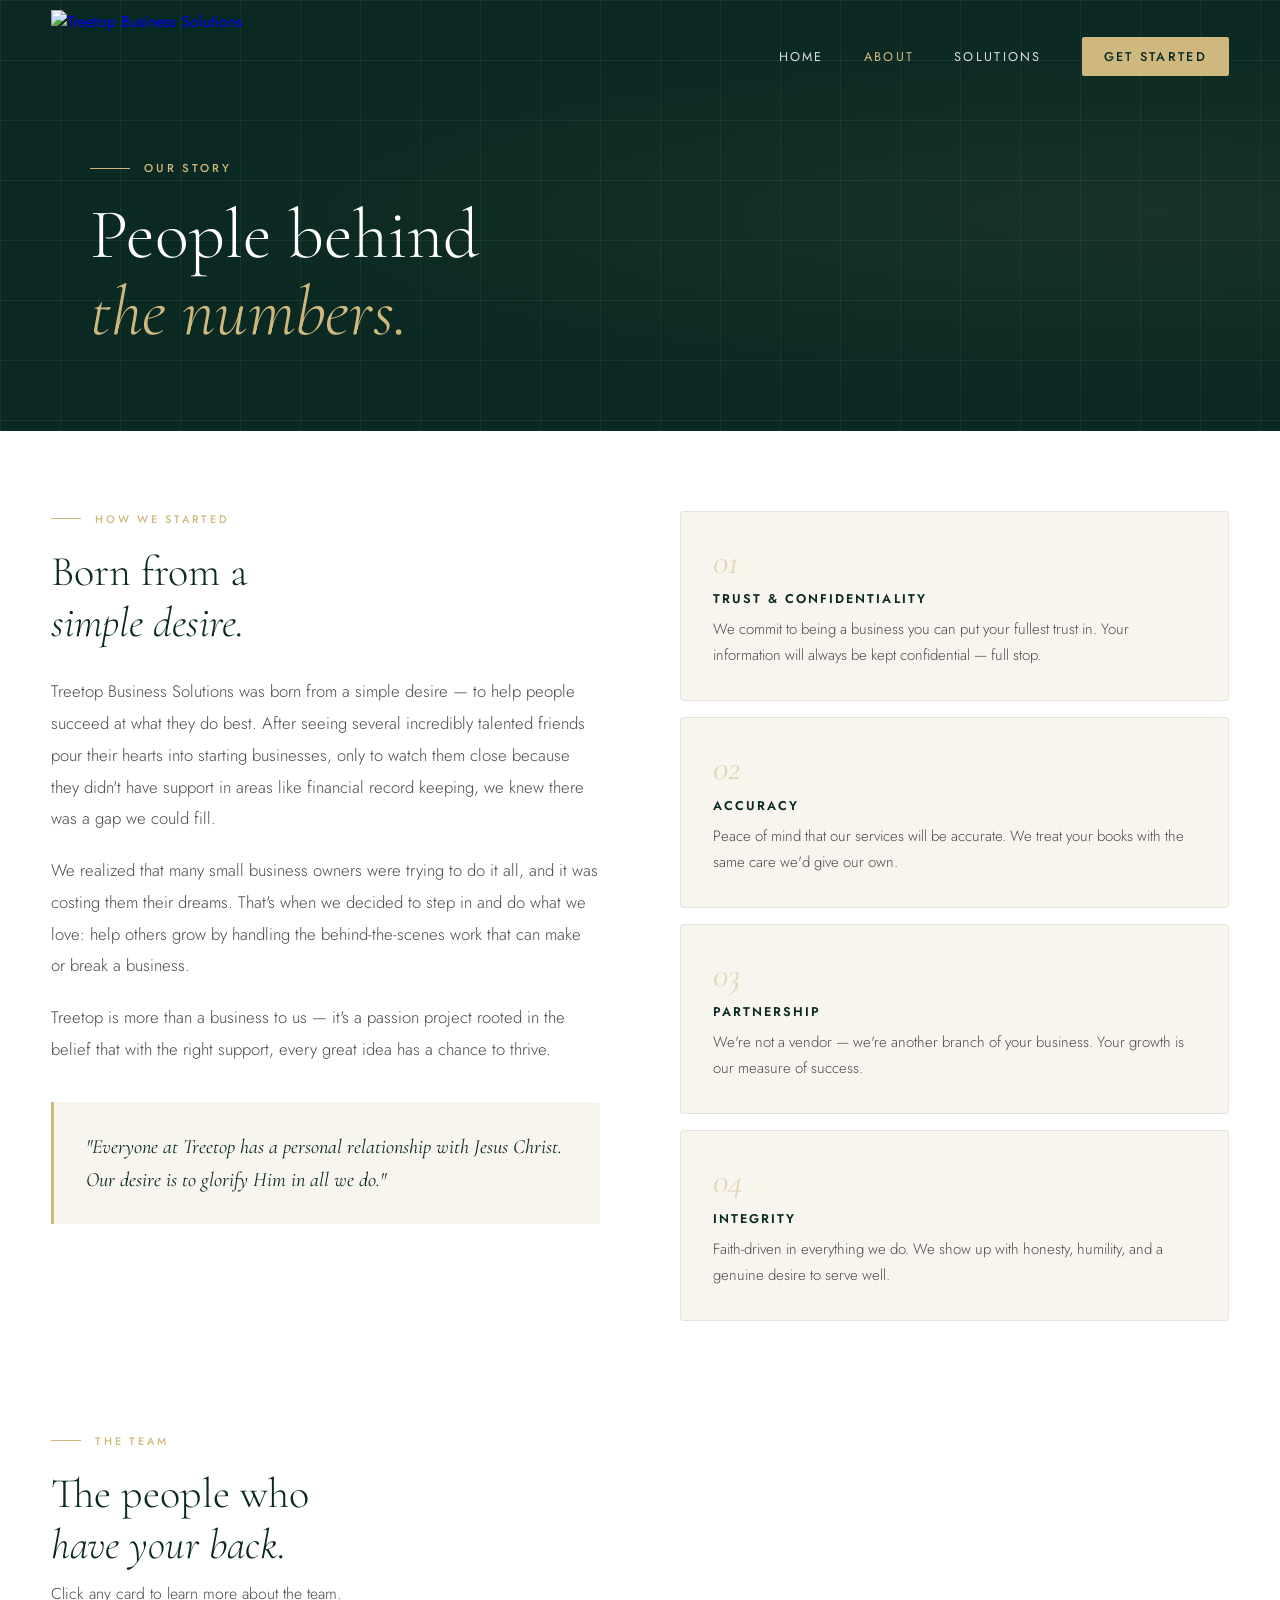
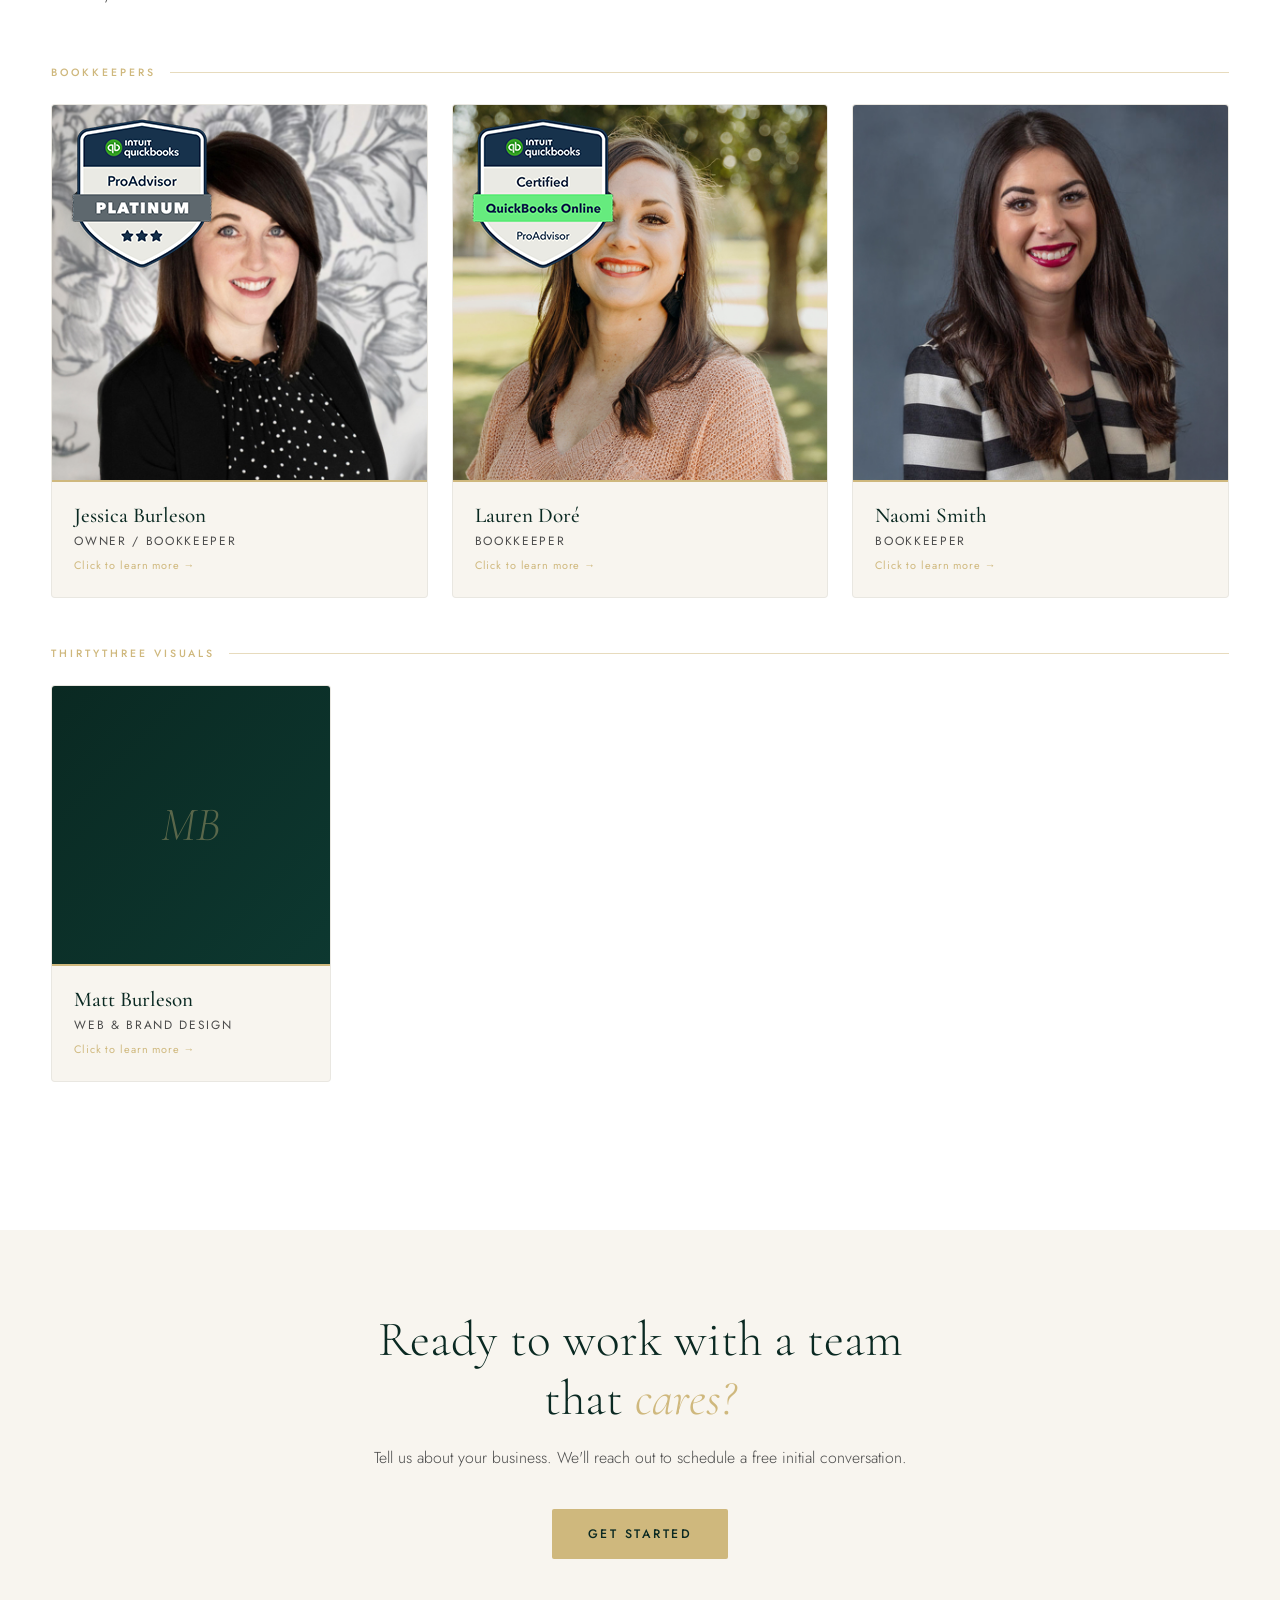
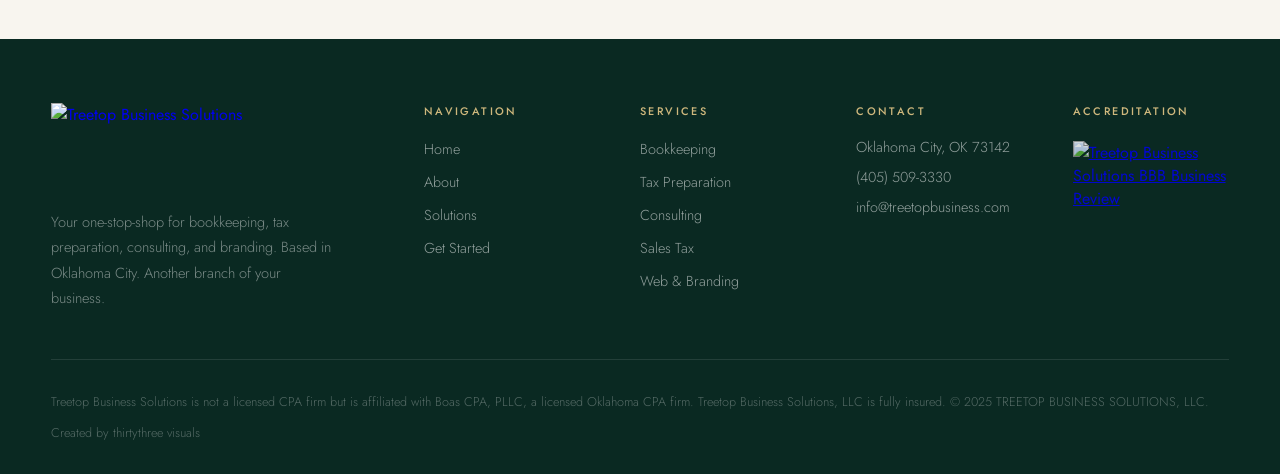
==== about.html @ eea8cfe1 "Adjust photo badge image height to 10px Reduced the height of the photo badge image from 20px to 10p" ====
<!DOCTYPE html>
<html lang="en">
<head>
  <meta charset="UTF-8" />
  <meta name="viewport" content="width=device-width, initial-scale=1.0" />
  <title>About | Treetop Business Solutions</title>
  <meta name="description" content="Meet the Treetop team — faith-driven bookkeeping and business professionals based in Oklahoma City." />
  <link rel="preconnect" href="https://fonts.googleapis.com" />
  <link rel="preconnect" href="https://fonts.gstatic.com" crossorigin />
  <link href="https://fonts.googleapis.com/css2?family=Cormorant+Garamond:ital,wght@0,300;0,400;0,500;0,600;1,300;1,400&family=Jost:wght@300;400;500;600&display=swap" rel="stylesheet" />
  <link rel="stylesheet" href="styles.css" />
  <style>
    /* ── ABOUT PAGE SPECIFIC ── */

    .section-story { background: var(--white); padding: 80px 4% 48px; }
    .story-inner {
      max-width: 1280px;
      margin: 0 auto;
      display: grid;
      grid-template-columns: 1fr 1fr;
      gap: 80px;
      align-items: start;
    }
    .story-left h2 { font-family: var(--serif); font-size: clamp(2.2rem, 3.3vw, 3.08rem); font-weight: 300; color: var(--green); line-height: 1.2; margin-bottom: 28px; }
    .story-left h2 em { font-style: italic; }
    .story-left p { font-size: 1.045rem; line-height: 1.9; color: var(--text-mid); font-weight: 300; margin-bottom: 20px; }
    .faith-callout { margin-top: 36px; padding: 28px 32px; background: var(--cream); border-left: 3px solid var(--gold); border-radius: 0 4px 4px 0; }
    .faith-callout p { font-family: var(--serif); font-size: 1.265rem; font-style: italic; color: var(--green); line-height: 1.65; font-weight: 400; margin: 0; }
    .story-right { display: flex; flex-direction: column; gap: 0; position: sticky; top: 120px; }
    .commitment-block { padding: 32px; border: 1px solid rgba(0,0,0,0.07); border-radius: 4px; margin-bottom: 16px; background: var(--cream); transition: box-shadow 0.3s; }
    .commitment-block:hover { box-shadow: 0 8px 32px rgba(0,0,0,0.07); }
    .commitment-num { font-family: var(--serif); font-size: 2.2rem; color: var(--gold); opacity: 0.5; line-height: 1; margin-bottom: 10px; font-style: italic; }
    .commitment-title { font-size: 0.792rem; letter-spacing: 0.16em; text-transform: uppercase; color: var(--green); font-weight: 600; margin-bottom: 8px; }
    .commitment-body { font-size: 0.935rem; line-height: 1.75; color: var(--text-mid); font-weight: 300; }

    /* Team */
    .section-team { background: var(--white); padding: 48px 4% 100px; }
    .team-inner { max-width: 1280px; margin: 0 auto; }
    .team-header { margin-bottom: 60px; }
    .team-header h2 { font-family: var(--serif); font-size: clamp(2.2rem, 3.3vw, 3.08rem); font-weight: 300; color: var(--green); line-height: 1.2; margin-bottom: 12px; }
    .team-header h2 em { font-style: italic; }
    .team-header p { font-size: 0.99rem; color: var(--text-mid); font-weight: 300; max-width: 500px; }
    .team-group-label { font-size: 0.66rem; letter-spacing: 0.28em; text-transform: uppercase; color: var(--gold); font-weight: 500; margin-bottom: 24px; display: flex; align-items: center; gap: 14px; }
    .team-group-label::after { content: ''; flex: 1; height: 1px; background: rgba(207,184,125,0.5); }
    .team-grid { display: grid; grid-template-columns: repeat(3, 1fr); gap: 24px; margin-bottom: 48px; }
    .team-grid-single { grid-template-columns: 280px; }

    .team-card {
      background: var(--cream);
      border-radius: 4px;
      overflow: hidden;
      border: 1px solid rgba(0,0,0,0.06);
      cursor: pointer;
      transition: transform 0.3s, box-shadow 0.3s;
    }
    .team-card:hover { transform: translateY(-4px); box-shadow: 0 16px 48px rgba(0,0,0,0.12); }
    .team-photo { width: 100%; aspect-ratio: 1 / 1; overflow: hidden; position: relative; }
    .photo-badge {
      position: absolute;
      top: 10px;
      left: 10px;
      z-index: 2;
    }
    .photo-badge img { height: 10px; width: auto; display: block; }
    .team-photo img { width: 100%; height: 100%; object-fit: cover; object-position: center top; display: block; filter: grayscale(10%); transition: filter 0.4s, transform 0.4s; }
    .team-card:hover .team-photo img { filter: grayscale(0%); transform: scale(1.03); }
    .team-photo-placeholder { width: 100%; height: 100%; display: flex; align-items: center; justify-content: center; background: linear-gradient(135deg, var(--green) 0%, var(--green-mid) 100%); }
    .team-photo-placeholder span { font-family: var(--serif); font-size: 3rem; font-weight: 300; color: rgba(207,184,125,0.4); font-style: italic; }
    .team-info { padding: 20px 22px 24px; border-top: 2px solid var(--gold); }
    .team-name { font-family: var(--serif); font-size: 1.32rem; font-weight: 500; color: var(--green); margin-bottom: 4px; }
    .team-role { font-size: 0.748rem; letter-spacing: 0.14em; text-transform: uppercase; color: var(--text-mid); font-weight: 400; }
    .team-card-hint { font-size: 0.68rem; color: var(--gold); margin-top: 8px; letter-spacing: 0.08em; }

    /* Badges on card */

    .team-badge img { height: 15px; width: auto; }

    /* CTA */
    .section-cta { background: var(--cream); padding: 80px 4%; text-align: center; }
    .section-cta-inner { max-width: 600px; margin: 0 auto; }
    .cta-headline { font-family: var(--serif); font-size: clamp(2.2rem, 3.85vw, 3.08rem); font-weight: 300; color: var(--green); line-height: 1.2; margin-bottom: 16px; }
    .cta-headline em { font-style: italic; color: var(--gold); }
    .cta-body { font-size: 0.99rem; line-height: 1.8; color: var(--text-mid); font-weight: 300; margin-bottom: 36px; }

    /* ── MODAL ── */
    .modal-overlay {
      display: none;
      position: fixed;
      inset: 0;
      background: rgba(10,41,34,0.6);
      z-index: 200;
      align-items: center;
      justify-content: center;
      padding: 20px;
      backdrop-filter: blur(4px);
    }
    .modal-overlay.open { display: flex; }
    .modal {
      background: var(--white);
      border-radius: 6px;
      max-width: 680px;
      width: 100%;
      max-height: 90vh;
      overflow-y: auto;
      position: relative;
      animation: modalIn 0.3s ease;
    }
    @keyframes modalIn {
      from { opacity: 0; transform: translateY(20px) scale(0.97); }
      to   { opacity: 1; transform: translateY(0) scale(1); }
    }
    .modal-close {
      position: sticky;
      top: 0;
      display: flex;
      justify-content: flex-end;
      padding: 16px 20px 0;
      background: var(--white);
      z-index: 2;
    }
    .modal-close button {
      background: none;
      border: none;
      font-size: 1.4rem;
      color: var(--text-mid);
      cursor: pointer;
      line-height: 1;
      padding: 4px 8px;
      transition: color 0.2s;
    }
    .modal-close button:hover { color: var(--green); }
    .modal-body { padding: 8px 40px 40px; }
    .modal-header { display: flex; align-items: center; gap: 24px; margin-bottom: 28px; }
    .modal-photo {
      width: 90px;
      height: 90px;
      border-radius: 50%;
      overflow: hidden;
      flex-shrink: 0;
      border: 3px solid var(--gold);
    }
    .modal-photo img { width: 100%; height: 100%; object-fit: cover; object-position: center top; }
    .modal-photo-placeholder { width: 100%; height: 100%; background: linear-gradient(135deg, var(--green), var(--green-mid)); display: flex; align-items: center; justify-content: center; }
    .modal-photo-placeholder span { font-family: var(--serif); font-size: 1.8rem; color: rgba(207,184,125,0.6); font-style: italic; }
    .modal-name { font-family: var(--serif); font-size: 2rem; font-weight: 400; color: var(--green); margin-bottom: 4px; }
    .modal-role { font-size: 0.748rem; letter-spacing: 0.14em; text-transform: uppercase; color: var(--text-mid); }
    .modal-badges { display: flex; gap: 10px; margin-top: 10px; }
    .modal-badges img { height: 56px; width: auto; }
    .modal-bio { font-size: 0.99rem; line-height: 1.85; color: var(--text-mid); font-weight: 300; margin-bottom: 16px; }
    .modal-facts-label { font-size: 0.68rem; letter-spacing: 0.2em; text-transform: uppercase; color: var(--green); font-weight: 600; margin-bottom: 16px; margin-top: 28px; }
    .modal-facts-grid { display: grid; grid-template-columns: repeat(3, 1fr); gap: 12px; }
    .modal-fact {
      background: var(--cream);
      border-radius: 6px;
      padding: 16px;
      text-align: center;
    }
    .modal-fact-label { font-size: 0.68rem; letter-spacing: 0.12em; text-transform: uppercase; color: var(--green); font-weight: 600; margin-bottom: 8px; }
    .modal-fact-value { font-size: 0.88rem; color: var(--text-mid); font-weight: 300; line-height: 1.4; }

    /* Responsive */
    @media (max-width: 900px) {
      .story-inner { grid-template-columns: 1fr; }
      .story-right { position: static; }
      .team-grid { grid-template-columns: 1fr 1fr; }
      .team-grid-single { grid-template-columns: 1fr 1fr; }
      .modal-facts-grid { grid-template-columns: repeat(2, 1fr); }
    }
    @media (max-width: 600px) {
      .team-grid { grid-template-columns: 1fr; }
      .modal-body { padding: 8px 20px 28px; }
      .modal-facts-grid { grid-template-columns: repeat(2, 1fr); }
    }
  </style>
</head>
<body>

  <nav id="main-nav">
    <a href="index.html" class="nav-logo">
      <img src="images/TreeTop BS Logo-horiz - bc.png" alt="Treetop Business Solutions" class="nav-logo-img" />
    </a>
    <ul class="nav-links">
      <li><a href="index.html">Home</a></li>
      <li><a href="about.html" class="active">About</a></li>
      <li><a href="solutions.html">Solutions</a></li>
      <li><a href="get-started.html" class="nav-cta">Get Started</a></li>
    </ul>
    <button class="nav-hamburger" onclick="toggleMenu()" aria-label="Menu">
      <span></span><span></span><span></span>
    </button>
  </nav>

  <div class="mobile-menu" id="mobile-menu">
    <a href="index.html">Home</a>
    <a href="about.html">About</a>
    <a href="solutions.html">Solutions</a>
    <a href="get-started.html" class="nav-cta">Get Started</a>
  </div>

  <section class="page-header">
    <div class="page-header-inner">
      <div class="page-eyebrow">
        <div class="page-eyebrow-line"></div>
        <span>Our Story</span>
      </div>
      <h1 class="page-title">
        People behind<br>
        <em>the numbers.</em>
      </h1>
    </div>
  </section>

  <section class="section-story">
    <div class="story-inner">
      <div class="story-left reveal">
        <div class="section-label">
          <div class="section-label-line"></div>
          <span>How We Started</span>
        </div>
        <h2>Born from a<br><em>simple desire.</em></h2>
        <p>Treetop Business Solutions was born from a simple desire — to help people succeed at what they do best. After seeing several incredibly talented friends pour their hearts into starting businesses, only to watch them close because they didn't have support in areas like financial record keeping, we knew there was a gap we could fill.</p>
        <p>We realized that many small business owners were trying to do it all, and it was costing them their dreams. That's when we decided to step in and do what we love: help others grow by handling the behind-the-scenes work that can make or break a business.</p>
        <p>Treetop is more than a business to us — it's a passion project rooted in the belief that with the right support, every great idea has a chance to thrive.</p>
        <div class="faith-callout">
          <p>"Everyone at Treetop has a personal relationship with Jesus Christ. Our desire is to glorify Him in all we do."</p>
        </div>
      </div>
      <div class="story-right reveal reveal-delay-1">
        <div class="commitment-block">
          <div class="commitment-num">01</div>
          <div class="commitment-title">Trust &amp; Confidentiality</div>
          <p class="commitment-body">We commit to being a business you can put your fullest trust in. Your information will always be kept confidential — full stop.</p>
        </div>
        <div class="commitment-block">
          <div class="commitment-num">02</div>
          <div class="commitment-title">Accuracy</div>
          <p class="commitment-body">Peace of mind that our services will be accurate. We treat your books with the same care we'd give our own.</p>
        </div>
        <div class="commitment-block">
          <div class="commitment-num">03</div>
          <div class="commitment-title">Partnership</div>
          <p class="commitment-body">We're not a vendor — we're another branch of your business. Your growth is our measure of success.</p>
        </div>
        <div class="commitment-block">
          <div class="commitment-num">04</div>
          <div class="commitment-title">Integrity</div>
          <p class="commitment-body">Faith-driven in everything we do. We show up with honesty, humility, and a genuine desire to serve well.</p>
        </div>
      </div>
    </div>
  </section>

  <section class="section-team">
    <div class="team-inner">
      <div class="team-header reveal">
        <div class="section-label">
          <div class="section-label-line"></div>
          <span>The Team</span>
        </div>
        <h2>The people who<br><em>have your back.</em></h2>
        <p>Click any card to learn more about the team.</p>
      </div>

      <div class="team-group-label reveal">Bookkeepers</div>
      <div class="team-grid reveal">

        <div class="team-card reveal reveal-delay-1" onclick="openModal('jessica')">
          <div class="team-photo">
            <img src="images/Jess - New.jpg" alt="Jessica Burleson" onerror="this.parentElement.innerHTML='<div class=\'team-photo-placeholder\'><span>JB</span></div>'" />
            <div class="photo-badge"><img src="images/Pro-Advisor Platinum.png" alt="QuickBooks ProAdvisor Platinum" /></div>
          </div>
          <div class="team-info">
            <div class="team-name">Jessica Burleson</div>
            <div class="team-role">Owner / Bookkeeper</div>
            <div class="team-card-hint">Click to learn more →</div>
          </div>
        </div>

        <div class="team-card reveal reveal-delay-2" onclick="openModal('lauren')">
          <div class="team-photo">
            <img src="images/Lauren - New.jpg" alt="Lauren Doré" onerror="this.parentElement.innerHTML='<div class=\'team-photo-placeholder\'><span>LD</span></div>'" />
            <div class="photo-badge"><img src="images/Pro-Advisor.png" alt="QuickBooks ProAdvisor" /></div>
          </div>
          <div class="team-info">
            <div class="team-name">Lauren Doré</div>
            <div class="team-role">Bookkeeper</div>
            <div class="team-card-hint">Click to learn more →</div>
          </div>
        </div>

        <div class="team-card reveal reveal-delay-3" onclick="openModal('naomi')">
          <div class="team-photo">
            <img src="images/Naomi- New.jpg" alt="Naomi Smith" onerror="this.parentElement.innerHTML='<div class=\'team-photo-placeholder\'><span>NS</span></div>'" />
          </div>
          <div class="team-info">
            <div class="team-name">Naomi Smith</div>
            <div class="team-role">Bookkeeper</div>
            <div class="team-card-hint">Click to learn more →</div>
          </div>
        </div>

      </div>

      <div class="team-group-label reveal">thirtythree visuals</div>
      <div class="team-grid team-grid-single reveal">
        <div class="team-card reveal reveal-delay-1" onclick="openModal('matt')">
          <div class="team-photo">
            <div class="team-photo-placeholder"><span>MB</span></div>
          </div>
          <div class="team-info">
            <div class="team-name">Matt Burleson</div>
            <div class="team-role">Web &amp; Brand Design</div>
            <div class="team-card-hint">Click to learn more →</div>
          </div>
        </div>
      </div>

    </div>
  </section>

  <section class="section-cta">
    <div class="section-cta-inner reveal">
      <h2 class="cta-headline">Ready to work with a team<br>that <em>cares?</em></h2>
      <p class="cta-body">Tell us about your business. We'll reach out to schedule a free initial conversation.</p>
      <a href="get-started.html" class="btn-primary">Get Started</a>
    </div>
  </section>

  <footer>
    <div class="footer-top">
      <div class="footer-brand">
        <a href="index.html" class="nav-logo">
          <img src="images/TreeTop BS Logo-horiz - bc.png" alt="Treetop Business Solutions" class="nav-logo-img" />
        </a>
        <p>Your one-stop-shop for bookkeeping, tax preparation, consulting, and branding. Based in Oklahoma City. Another branch of your business.</p>
      </div>
      <div class="footer-col">
        <h4>Navigation</h4>
        <ul>
          <li><a href="index.html">Home</a></li>
          <li><a href="about.html">About</a></li>
          <li><a href="solutions.html">Solutions</a></li>
          <li><a href="get-started.html">Get Started</a></li>
        </ul>
      </div>
      <div class="footer-col">
        <h4>Services</h4>
        <ul>
          <li><a href="solutions.html">Bookkeeping</a></li>
          <li><a href="solutions.html">Tax Preparation</a></li>
          <li><a href="solutions.html">Consulting</a></li>
          <li><a href="solutions.html">Sales Tax</a></li>
          <li><a href="solutions.html">Web &amp; Branding</a></li>
        </ul>
      </div>
      <div class="footer-col">
        <h4>Contact</h4>
        <address>
          <span>Oklahoma City, OK 73142</span>
          <a href="tel:4055093330">(405) 509-3330</a>
          <a href="mailto:info@treetopbusiness.com">info@treetopbusiness.com</a>
        </address>
      </div>
      <div class="footer-col">
        <h4>Accreditation</h4>
        <a href="https://www.bbb.org/us/ok/oklahoma-city/profile/bookkeeping-services/treetop-business-solutions-llc-0995-90110137/#sealclick" target="_blank" rel="nofollow">
          <img src="https://seal-oklahomacity.bbb.org/seals/darkgray-seal-250-52-bbb-90110137.png" alt="Treetop Business Solutions BBB Business Review" class="footer-bbb-seal" />
        </a>
      </div>
    </div>
    <div class="footer-bottom">
      <p>Treetop Business Solutions is not a licensed CPA firm but is affiliated with Boas CPA, PLLC, a licensed Oklahoma CPA firm. Treetop Business Solutions, LLC is fully insured. © 2025 TREETOP BUSINESS SOLUTIONS, LLC.</p>
      <p>Created by <a href="https://thirtythreevisuals.com" target="_blank">thirtythree visuals</a></p>
    </div>
  </footer>

  <!-- MODAL -->
  <div class="modal-overlay" id="modal-overlay" onclick="closeModalOnOverlay(event)">
    <div class="modal" id="modal">
      <div class="modal-close"><button onclick="closeModal()" aria-label="Close">✕</button></div>
      <div class="modal-body" id="modal-body"></div>
    </div>
  </div>

  <script>
    const team = {
      jessica: {
        name: 'Jessica Burleson',
        role: 'Owner / Bookkeeper',
        photo: 'images/Jess - New.jpg',
        initials: 'JB',
        badges: ['images/Pro-Advisor Platinum.png'],
        badgeAlts: ['QuickBooks ProAdvisor Platinum'],
        bio: [
          'I am the luckiest lady to be married to my husband, Matt, the amazing father of our two sons, Beckett and Benton, and our daughter Haddie. In my free time, you\'ll find me cheering my kids on in sports, volunteering at church, spending time with my family/friends or studying the Bible. Some of my other favorite things include crafting, playing games, singing, and going for a walk.',
          'I have a background in project management, corporate communications, and event planning as well as a Bachelor of Arts in Public Communication.'
        ],
        facts: [
          { label: 'Favorite Team', value: 'Oklahoma City Thunder' },
          { label: 'Pets', value: 'A red maltipoo named Ruby' },
          { label: 'Dream Vacation', value: 'A Holy Land Tour' },
          { label: 'First Car', value: 'Light blue 1990 Acura Legend named Leonard' },
          { label: 'Favorite Candy', value: 'Red licorice or peanut M&Ms' },
        ]
      },
      lauren: {
        name: 'Lauren Doré',
        role: 'Bookkeeper',
        photo: 'images/Lauren - New.jpg',
        initials: 'LD',
        badges: ['images/Pro-Advisor.png'],
        badgeAlts: ['QuickBooks ProAdvisor'],
        bio: [
          'I am married to my wonderful husband Beau, who is an incredible father to our four children: Maddox, Zoe, Julian, and Ames. You can usually find me at church where my husband works full time and where we serve as a family or at an athletic game for one of my kids. I enjoy coffee, family time, and absolutely love the beach!',
          'I have a degree in general studies with a concentration in Business Management. I was an Accounts Payables Manager for six years and have also done bookkeeping for five years.'
        ],
        facts: [
          { label: 'Favorite Team', value: 'LSU & Saints' },
          { label: 'Pets', value: 'Yorkshire named Rocky' },
          { label: 'Dream Vacation', value: 'Italy' },
          { label: 'First Car', value: 'Plymouth Breeze' },
          { label: 'Favorite Candy', value: 'Everything chocolate' },
        ]
      },
      naomi: {
        name: 'Naomi Smith',
        role: 'Bookkeeper',
        photo: 'images/Naomi- New.jpg',
        initials: 'NS',
        badges: [],
        badgeAlts: [],
        bio: [
          'I am a momma of two precious kiddos, Shepard and Spencer, and the wife to my amazing husband Zac. When I\'m not working you will find me studying the Bible, reading a book, cooking, going on long walks, listening to sermons, serving in church, singing, enjoying lunch with a friend, and spending quality time with my family. Within a few minutes of getting to know me, you will quickly find that my family & Jesus are my everything.',
          'My background is in Oil & Gas both crude oil and exploration. I have a degree in business management. I\'m excited to be a part of this incredible group of women.'
        ],
        facts: [
          { label: 'Favorite Team', value: 'OSU, Baltimore Orioles' },
          { label: 'Pets', value: 'A Golden-doodle named Toby' },
          { label: 'Dream Vacation', value: 'Southern Europe' },
          { label: 'First Car', value: 'Dodge Neon' },
          { label: 'Favorite Candy', value: 'Anything Chocolate' },
        ]
      },
      matt: {
        name: 'Matt Burleson',
        role: 'Web & Brand Design',
        photo: null,
        initials: 'MB',
        badges: [],
        badgeAlts: [],
        bio: [
          'Matthew Burleson is a multimedia professional and creative strategist with a strong background in video production, web design, branding, and emerging technologies. With a degree in Multimedia Production and years of experience leading content development across digital platforms, he specializes in turning complex ideas into engaging visual and interactive experiences.'
        ],
        facts: [
          { label: 'Favorite Team', value: 'Oklahoma City Thunder' },
          { label: 'Pets', value: 'Ruby, a spunky maltipoo' },
          { label: 'Dream Vacation', value: 'Upper European tour' },
          { label: 'First Car', value: 'Eagle Talon' },
          { label: 'Favorite Candy', value: 'Skittles (berry flavored)' },
        ]
      }
    };

    function openModal(key) {
      const p = team[key];
      const photoHtml = p.photo
        ? `<img src="${p.photo}" alt="${p.name}" onerror="this.parentElement.innerHTML='<div class=\'modal-photo-placeholder\'><span>${p.initials}</span></div>'" />`
        : `<div class="modal-photo-placeholder"><span>${p.initials}</span></div>`;

      const badgesHtml = p.badges.length
        ? `<div class="modal-badges">${p.badges.map((b,i) => `<img src="${b}" alt="${p.badgeAlts[i]}" title="${p.badgeAlts[i]}" />`).join('')}</div>`
        : '';

      const bioHtml = p.bio.map(b => `<p class="modal-bio">${b}</p>`).join('');

      const factsHtml = p.facts.map(f => `
        <div class="modal-fact">
          <div class="modal-fact-label">${f.label}</div>
          <div class="modal-fact-value">${f.value}</div>
        </div>`).join('');

      document.getElementById('modal-body').innerHTML = `
        <div class="modal-header">
          <div class="modal-photo">${photoHtml}</div>
          <div>
            <div class="modal-name">${p.name}</div>
            <div class="modal-role">${p.role}</div>
            ${badgesHtml}
          </div>
        </div>
        ${bioHtml}
        <div class="modal-facts-label">Fun Facts</div>
        <div class="modal-facts-grid">${factsHtml}</div>
      `;

      document.getElementById('modal-overlay').classList.add('open');
      document.body.style.overflow = 'hidden';
    }

    function closeModal() {
      document.getElementById('modal-overlay').classList.remove('open');
      document.body.style.overflow = '';
    }

    function closeModalOnOverlay(e) {
      if (e.target === document.getElementById('modal-overlay')) closeModal();
    }

    document.addEventListener('keydown', e => { if (e.key === 'Escape') closeModal(); });

    const nav = document.getElementById('main-nav');
    window.addEventListener('scroll', () => {
      nav.classList.toggle('scrolled', window.scrollY > 40);
    });

    function toggleMenu() { document.getElementById('mobile-menu').classList.toggle('open'); }

    const reveals = document.querySelectorAll('.reveal');
    const observer = new IntersectionObserver((entries) => {
      entries.forEach(e => { if (e.isIntersecting) { e.target.classList.add('visible'); observer.unobserve(e.target); } });
    }, { threshold: 0.1 });
    reveals.forEach(el => observer.observe(el));
  </script>
</body>
</html>
---- styles.css ----
/* ============================================================
   TREETOP BUSINESS SOLUTIONS — Shared Stylesheet
   styles.css
   ============================================================ */

/* ── TOKENS ── */
:root {
  --green:     #0A2922;
  --green-mid: #0d3830;
  --gold:      #CFB87D;
  --gold-light:#e2d0a2;
  --white:     #FFFFFF;
  --cream:     #F8F5EF;
  --text:      #1a1a1a;
  --text-mid:  #4a4a4a;
  --serif:     'Cormorant Garamond', Georgia, serif;
  --sans:      'Jost', sans-serif;
}

/* ── RESET ── */
*, *::before, *::after { box-sizing: border-box; margin: 0; padding: 0; }
html { scroll-behavior: smooth; }
body {
  font-family: var(--sans);
  color: var(--text);
  background: var(--white);
  overflow-x: hidden;
}

/* ── NAV ── */
nav {
  position: fixed;
  top: 0; left: 0; right: 0;
  z-index: 100;
  display: flex;
  align-items: center;
  justify-content: space-between;
  padding: 0 4%;
  height: 110px;
  background: transparent;
  transition: background 0.4s, box-shadow 0.4s;
}
nav.scrolled {
  background: var(--green);
  box-shadow: 0 2px 24px rgba(0,0,0,0.25);
}
nav.solid {
  background: var(--green);
  box-shadow: 0 2px 24px rgba(0,0,0,0.2);
}
.nav-logo {
  display: flex;
  align-items: center;
  gap: 12px;
  text-decoration: none;
}
.nav-logo-img {
  height: 90px;
  width: auto;
  display: block;
}
.nav-links {
  display: flex;
  align-items: center;
  gap: 40px;
  list-style: none;
}
.nav-links a {
  font-size: 0.792rem;
  letter-spacing: 0.18em;
  text-transform: uppercase;
  color: rgba(255,255,255,0.85);
  text-decoration: none;
  transition: color 0.2s;
}
.nav-links a:hover,
.nav-links a.active { color: var(--gold); }
.nav-cta {
  font-size: 0.748rem;
  letter-spacing: 0.16em;
  text-transform: uppercase;
  color: var(--green) !important;
  background: var(--gold);
  padding: 10px 22px;
  border-radius: 2px;
  text-decoration: none;
  font-weight: 500;
  transition: background 0.2s, transform 0.2s !important;
}
.nav-cta:hover {
  background: var(--gold-light) !important;
  transform: translateY(-1px);
}

/* ── HAMBURGER / MOBILE MENU ── */
.nav-hamburger {
  display: none;
  flex-direction: column;
  gap: 5px;
  cursor: pointer;
  padding: 4px;
  background: none;
  border: none;
}
.nav-hamburger span {
  display: block;
  width: 24px;
  height: 2px;
  background: var(--white);
  transition: 0.3s;
}
.mobile-menu {
  display: none;
  position: fixed;
  top: 110px; left: 0; right: 0;
  background: var(--green);
  padding: 24px 5% 32px;
  z-index: 99;
  flex-direction: column;
  gap: 20px;
}
.mobile-menu.open { display: flex; }
.mobile-menu a {
  font-size: 0.935rem;
  letter-spacing: 0.15em;
  text-transform: uppercase;
  color: rgba(255,255,255,0.85);
  text-decoration: none;
}
.mobile-menu .nav-cta {
  display: inline-block;
  margin-top: 8px;
  text-align: center;
}

/* ── PAGE HEADER (inner pages) ── */
.page-header {
  background: var(--green);
  padding: 160px 4% 80px;
  position: relative;
  overflow: hidden;
}
.page-header::before {
  content: '';
  position: absolute;
  inset: 0;
  background: radial-gradient(ellipse at 90% 50%, rgba(207,184,125,0.07) 0%, transparent 60%);
  pointer-events: none;
}
.page-header::after {
  content: '';
  position: absolute;
  inset: 0;
  background-image: linear-gradient(rgba(255,255,255,0.055) 1px, transparent 1px),
                    linear-gradient(90deg, rgba(255,255,255,0.055) 1px, transparent 1px);
  background-size: 60px 60px;
  pointer-events: none;
}
.page-header-inner {
  position: relative;
  z-index: 2;
  max-width: 1100px;
  margin: 0 auto;
}
.page-eyebrow {
  display: flex;
  align-items: center;
  gap: 14px;
  margin-bottom: 20px;
  opacity: 0;
  animation: fadeUp 0.8s 0.2s forwards;
}
.page-eyebrow-line { width: 40px; height: 1px; background: var(--gold); }
.page-eyebrow span {
  font-size: 0.715rem;
  letter-spacing: 0.25em;
  text-transform: uppercase;
  color: var(--gold);
  font-weight: 500;
}
.page-title {
  font-family: var(--serif);
  font-size: clamp(3.08rem, 5.5vw, 4.84rem);
  font-weight: 300;
  color: var(--white);
  line-height: 1.1;
  opacity: 0;
  animation: fadeUp 0.8s 0.35s forwards;
}
.page-title em { font-style: italic; color: var(--gold); }

/* ── SHARED SECTION LABELS ── */
.section-label {
  display: flex;
  align-items: center;
  gap: 14px;
  margin-bottom: 20px;
}
.section-label-line { width: 30px; height: 1px; background: var(--gold); }
.section-label span {
  font-size: 0.682rem;
  letter-spacing: 0.25em;
  text-transform: uppercase;
  color: var(--gold);
  font-weight: 500;
}
.section-headline {
  font-family: var(--serif);
  font-size: clamp(2.2rem, 3.85vw, 3.3rem);
  font-weight: 300;
  line-height: 1.2;
  color: var(--green);
  margin-bottom: 20px;
}
.section-headline em { font-style: italic; }

/* ── BUTTONS ── */
.btn-primary {
  display: inline-block;
  font-size: 0.77rem;
  letter-spacing: 0.2em;
  text-transform: uppercase;
  font-weight: 500;
  color: var(--green);
  background: var(--gold);
  padding: 16px 36px;
  text-decoration: none;
  border-radius: 2px;
  transition: background 0.2s, transform 0.2s, box-shadow 0.2s;
}
.btn-primary:hover {
  background: var(--gold-light);
  transform: translateY(-2px);
  box-shadow: 0 8px 24px rgba(207,184,125,0.25);
}
.btn-outline {
  display: inline-block;
  font-size: 0.748rem;
  letter-spacing: 0.2em;
  text-transform: uppercase;
  font-weight: 500;
  color: var(--green);
  border: 1.5px solid var(--green);
  padding: 13px 28px;
  text-decoration: none;
  border-radius: 2px;
  transition: background 0.2s, color 0.2s;
}
.btn-outline:hover {
  background: var(--green);
  color: var(--white);
}
.btn-ghost {
  display: inline-flex;
  align-items: center;
  gap: 10px;
  font-size: 0.77rem;
  letter-spacing: 0.18em;
  text-transform: uppercase;
  color: rgba(255,255,255,0.7);
  text-decoration: none;
  transition: color 0.2s;
}
.btn-ghost::after { content: '→'; font-size: 0.99rem; transition: transform 0.2s; }
.btn-ghost:hover { color: var(--gold); }
.btn-ghost:hover::after { transform: translateX(4px); }

/* ── FOOTER ── */
footer {
  background: var(--green);
  padding: 64px 4% 32px;
}
.footer-top {
  max-width: 1280px;
  margin: 0 auto;
  display: grid;
  grid-template-columns: 2fr 1fr 1fr 1fr 1fr;
  gap: 60px;
  padding-bottom: 48px;
  border-bottom: 1px solid rgba(255,255,255,0.1);
  margin-bottom: 32px;
}
.footer-brand p {
  font-size: 0.913rem;
  line-height: 1.75;
  color: rgba(255,255,255,0.45);
  font-weight: 300;
  margin-top: 16px;
  max-width: 280px;
}
.footer-col h4 {
  font-size: 0.682rem;
  letter-spacing: 0.22em;
  text-transform: uppercase;
  color: var(--gold);
  font-weight: 500;
  margin-bottom: 18px;
}
.footer-col ul {
  list-style: none;
  display: flex;
  flex-direction: column;
  gap: 10px;
}
.footer-col ul li a {
  font-size: 0.902rem;
  color: rgba(255,255,255,0.55);
  text-decoration: none;
  font-weight: 300;
  transition: color 0.2s;
}
.footer-col ul li a:hover { color: var(--gold); }
.footer-col address {
  font-style: normal;
  display: flex;
  flex-direction: column;
  gap: 10px;
}
.footer-col address a,
.footer-col address span {
  font-size: 0.902rem;
  color: rgba(255,255,255,0.55);
  text-decoration: none;
  font-weight: 300;
  transition: color 0.2s;
}
.footer-col address a:hover { color: var(--gold); }
.footer-bbb-seal {
  height: 52px;
  width: auto;
  opacity: 0.85;
  transition: opacity 0.2s;
  margin-top: 4px;
}
.footer-col a:has(.footer-bbb-seal):hover .footer-bbb-seal { opacity: 1; }
.footer-bottom {
  max-width: 1280px;
  margin: 0 auto;
  display: flex;
  align-items: center;
  justify-content: space-between;
  flex-wrap: wrap;
  gap: 12px;
}
.footer-bottom p {
  font-size: 0.792rem;
  color: rgba(255,255,255,0.3);
  font-weight: 300;
}
.footer-bottom a { color: rgba(255,255,255,0.3); text-decoration: none; }
.footer-bottom a:hover { color: var(--gold); }

/* ── ANIMATIONS ── */
@keyframes fadeUp {
  from { opacity: 0; transform: translateY(24px); }
  to   { opacity: 1; transform: translateY(0); }
}
@keyframes fadeIn {
  from { opacity: 0; }
  to   { opacity: 1; }
}
@keyframes scrollPulse {
  0%, 100% { opacity: 0.6; transform: scaleY(1); }
  50%       { opacity: 1;   transform: scaleY(1.15); }
}

/* ── SCROLL REVEAL ── */
.reveal {
  opacity: 0;
  transform: translateY(30px);
  transition: opacity 0.7s ease, transform 0.7s ease;
}
.reveal.visible { opacity: 1; transform: translateY(0); }
.reveal-delay-1 { transition-delay: 0.1s; }
.reveal-delay-2 { transition-delay: 0.2s; }
.reveal-delay-3 { transition-delay: 0.3s; }
.reveal-delay-4 { transition-delay: 0.4s; }

/* ── RESPONSIVE ── */
@media (max-width: 900px) {
  .nav-links { display: none; }
  .nav-hamburger { display: flex; }
  .footer-top { grid-template-columns: 1fr 1fr; }
  .footer-brand { grid-column: 1 / -1; }
  .trust-divider { display: none; }
  .trust-inner { justify-content: center; }
}
@media (max-width: 600px) {
  .footer-top { grid-template-columns: 1fr; }
}
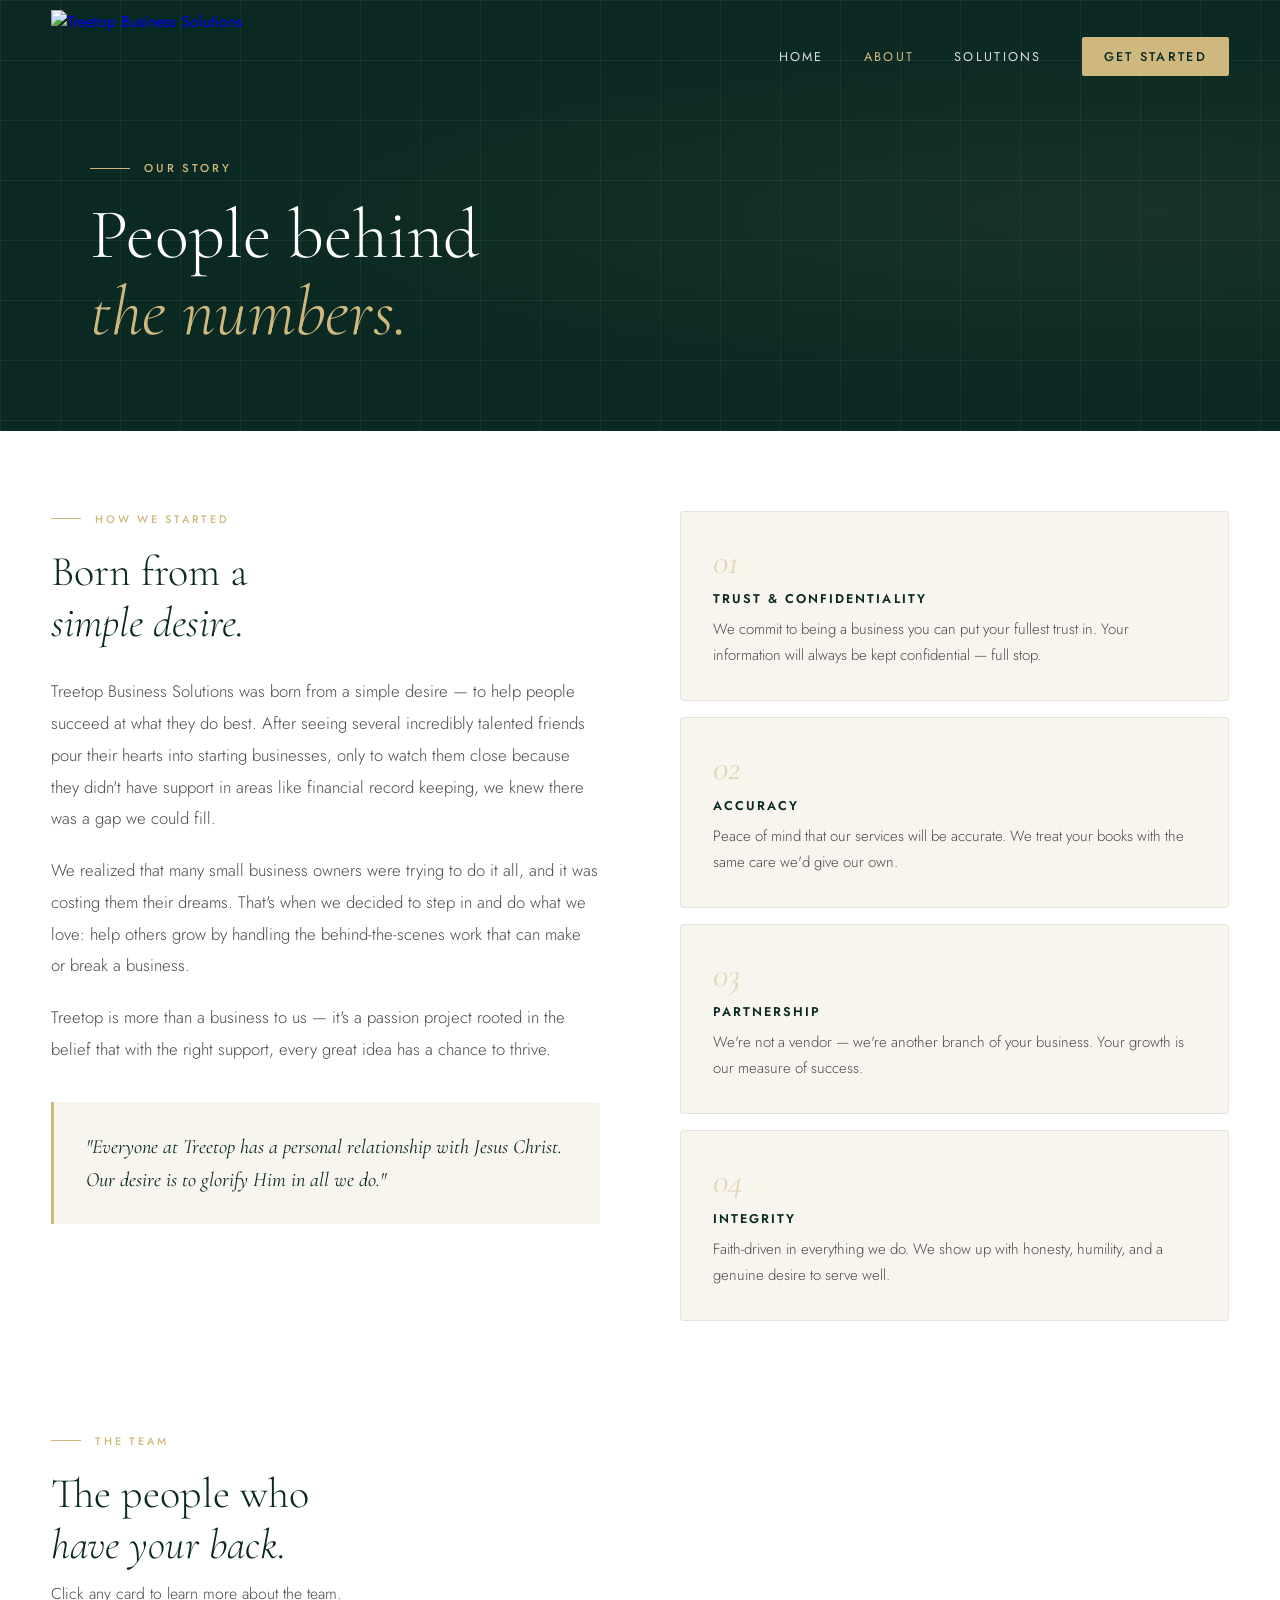
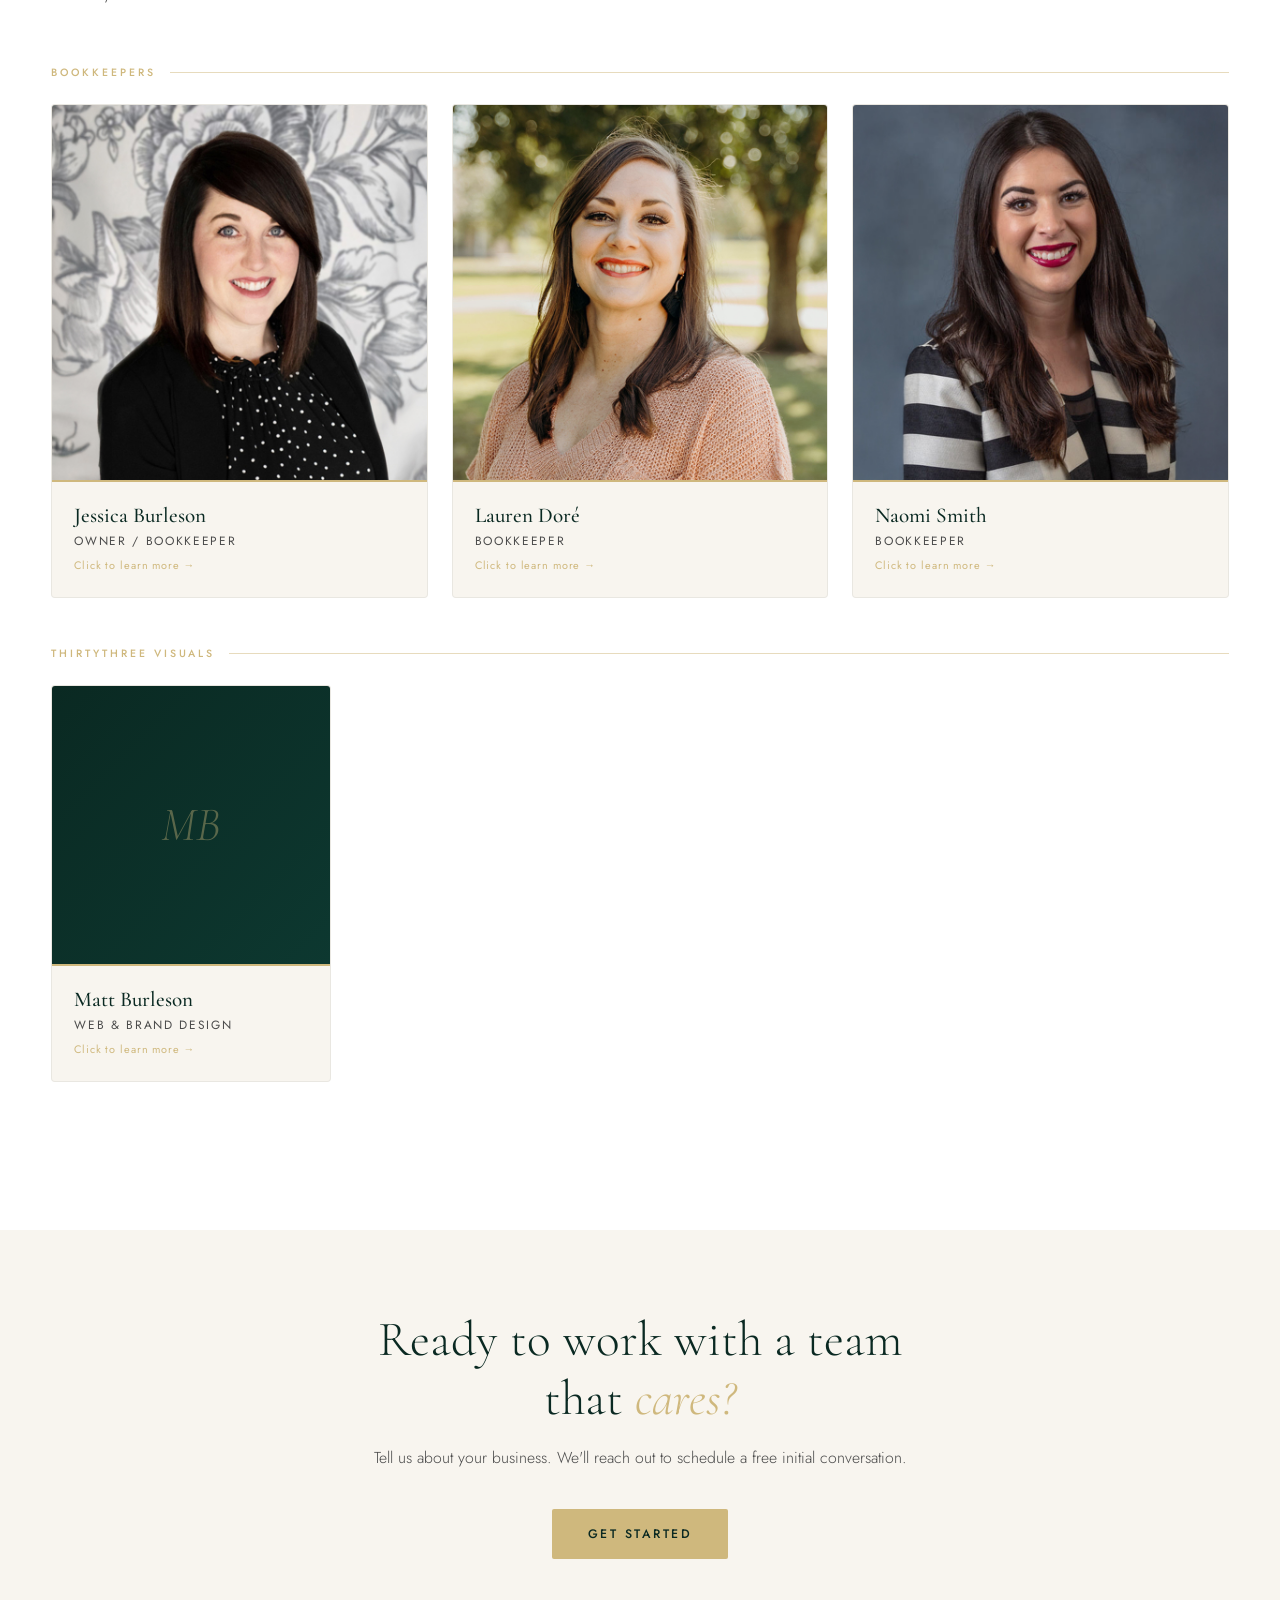
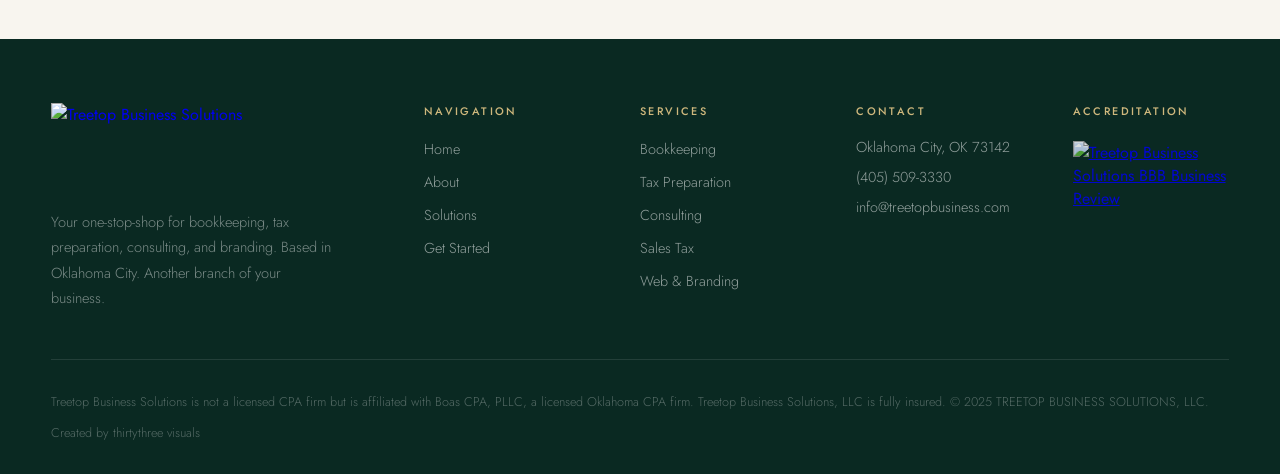
==== commit 399f2efd: "Remove photo badge from team cards Removed photo badge elements from team cards." ====
--- a/about.html
+++ b/about.html
@@ -55,13 +55,7 @@
     }
     .team-card:hover { transform: translateY(-4px); box-shadow: 0 16px 48px rgba(0,0,0,0.12); }
     .team-photo { width: 100%; aspect-ratio: 1 / 1; overflow: hidden; position: relative; }
-    .photo-badge {
-      position: absolute;
-      top: 10px;
-      left: 10px;
-      z-index: 2;
-    }
-    .photo-badge img { height: 10px; width: auto; display: block; }
+
     .team-photo img { width: 100%; height: 100%; object-fit: cover; object-position: center top; display: block; filter: grayscale(10%); transition: filter 0.4s, transform 0.4s; }
     .team-card:hover .team-photo img { filter: grayscale(0%); transform: scale(1.03); }
     .team-photo-placeholder { width: 100%; height: 100%; display: flex; align-items: center; justify-content: center; background: linear-gradient(135deg, var(--green) 0%, var(--green-mid) 100%); }
@@ -267,7 +261,6 @@
         <div class="team-card reveal reveal-delay-1" onclick="openModal('jessica')">
           <div class="team-photo">
             <img src="images/Jess - New.jpg" alt="Jessica Burleson" onerror="this.parentElement.innerHTML='<div class=\'team-photo-placeholder\'><span>JB</span></div>'" />
-            <div class="photo-badge"><img src="images/Pro-Advisor Platinum.png" alt="QuickBooks ProAdvisor Platinum" /></div>
           </div>
           <div class="team-info">
             <div class="team-name">Jessica Burleson</div>
@@ -279,7 +272,6 @@
         <div class="team-card reveal reveal-delay-2" onclick="openModal('lauren')">
           <div class="team-photo">
             <img src="images/Lauren - New.jpg" alt="Lauren Doré" onerror="this.parentElement.innerHTML='<div class=\'team-photo-placeholder\'><span>LD</span></div>'" />
-            <div class="photo-badge"><img src="images/Pro-Advisor.png" alt="QuickBooks ProAdvisor" /></div>
           </div>
           <div class="team-info">
             <div class="team-name">Lauren Doré</div>
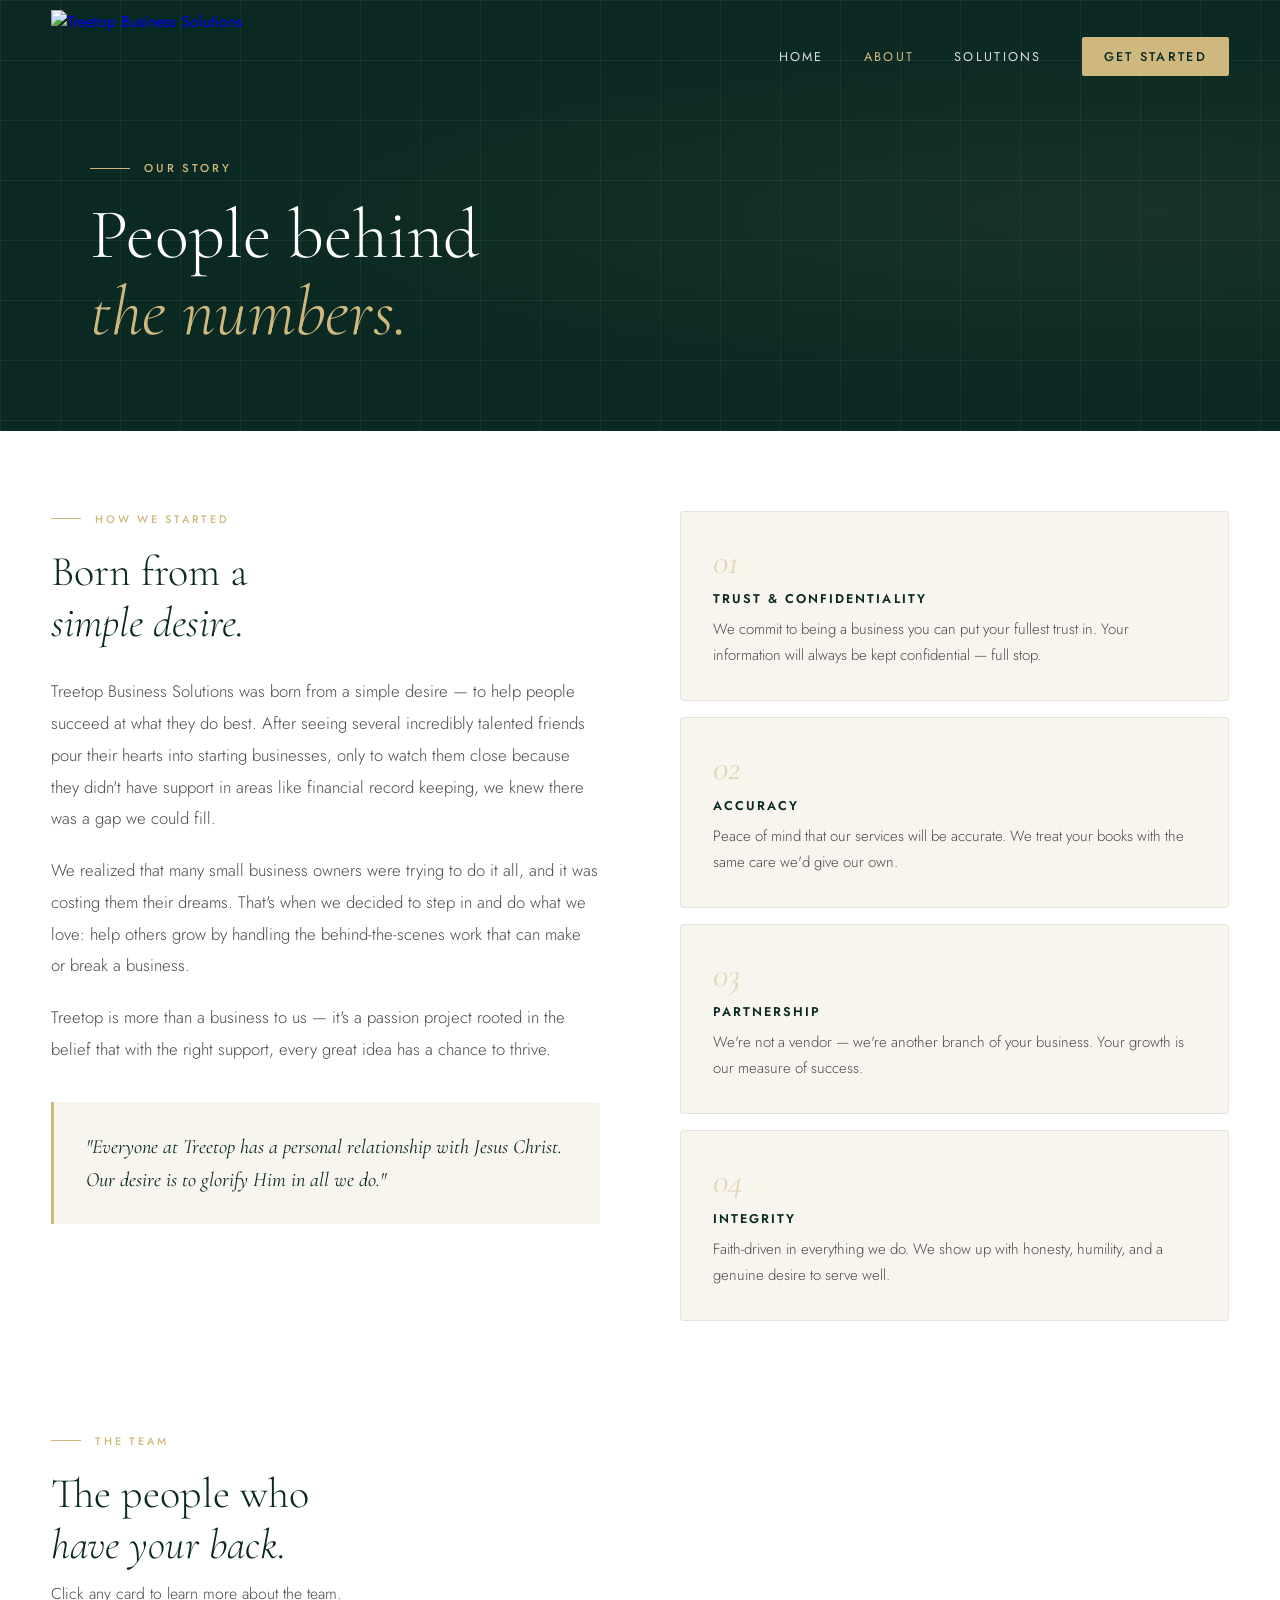
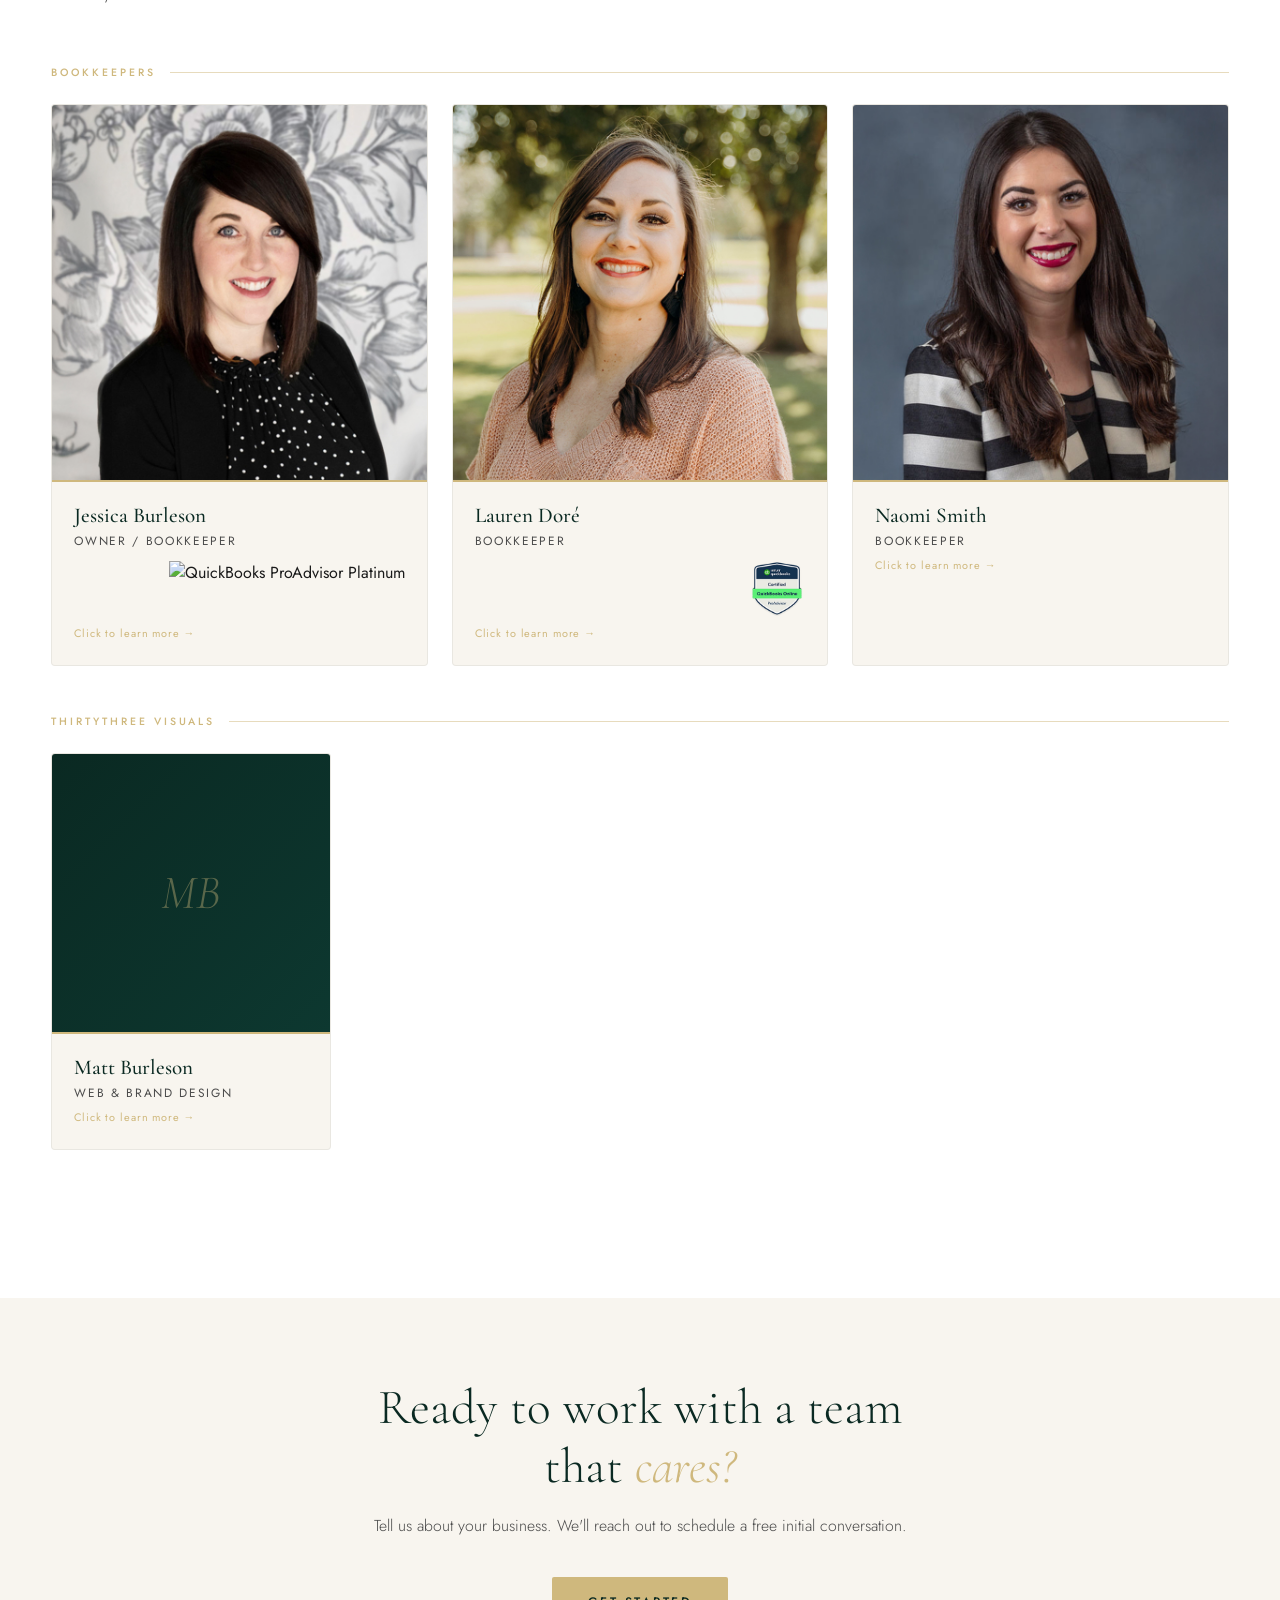
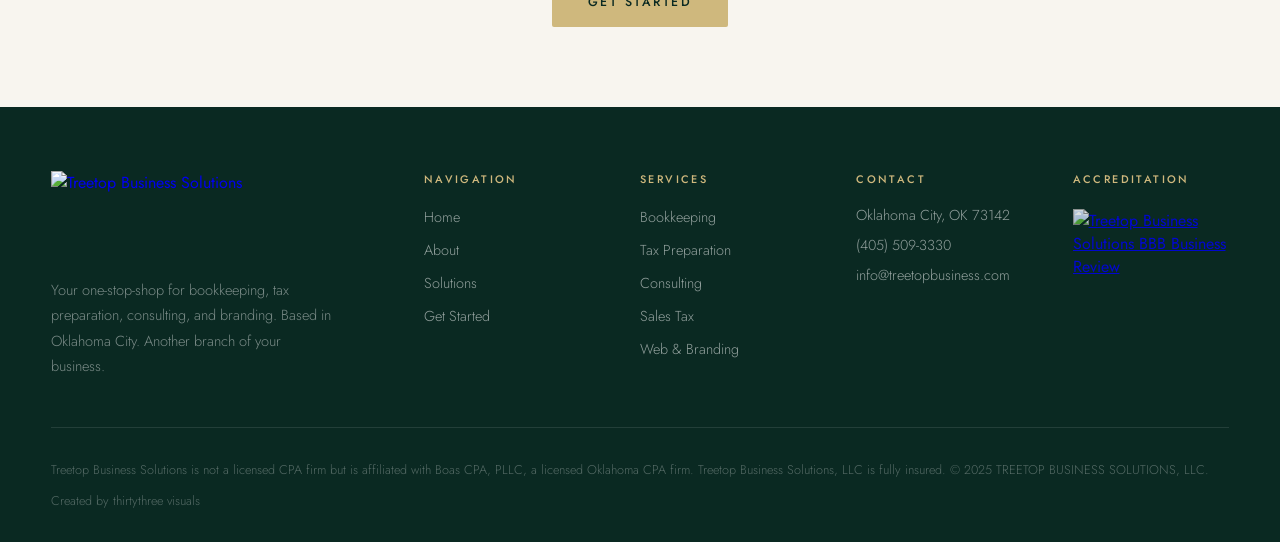
==== commit 4b8375dd: "Update team card badge image height Increased the height of team card badges from 36px to 56px." ====
--- a/about.html
+++ b/about.html
@@ -60,10 +60,12 @@
     .team-card:hover .team-photo img { filter: grayscale(0%); transform: scale(1.03); }
     .team-photo-placeholder { width: 100%; height: 100%; display: flex; align-items: center; justify-content: center; background: linear-gradient(135deg, var(--green) 0%, var(--green-mid) 100%); }
     .team-photo-placeholder span { font-family: var(--serif); font-size: 3rem; font-weight: 300; color: rgba(207,184,125,0.4); font-style: italic; }
-    .team-info { padding: 20px 22px 24px; border-top: 2px solid var(--gold); }
+    .team-info { padding: 20px 22px 24px; border-top: 2px solid var(--gold); display: flex; flex-direction: column; }
     .team-name { font-family: var(--serif); font-size: 1.32rem; font-weight: 500; color: var(--green); margin-bottom: 4px; }
     .team-role { font-size: 0.748rem; letter-spacing: 0.14em; text-transform: uppercase; color: var(--text-mid); font-weight: 400; }
     .team-card-hint { font-size: 0.68rem; color: var(--gold); margin-top: 8px; letter-spacing: 0.08em; }
+    .team-card-badges { display: flex; gap: 8px; margin-top: auto; padding-top: 12px; flex-wrap: wrap; align-items: flex-end; justify-content: flex-end; }
+    .team-card-badges img { height: 56px; width: auto; }
 
     /* Badges on card */
 
@@ -265,6 +267,7 @@
           <div class="team-info">
             <div class="team-name">Jessica Burleson</div>
             <div class="team-role">Owner / Bookkeeper</div>
+            <div class="team-card-badges"><img src="images/Pro-Advisor-Platinum.png" alt="QuickBooks ProAdvisor Platinum" title="QuickBooks ProAdvisor Platinum" /></div>
             <div class="team-card-hint">Click to learn more →</div>
           </div>
         </div>
@@ -276,6 +279,7 @@
           <div class="team-info">
             <div class="team-name">Lauren Doré</div>
             <div class="team-role">Bookkeeper</div>
+            <div class="team-card-badges"><img src="images/Pro-Advisor.png" alt="QuickBooks ProAdvisor" title="QuickBooks ProAdvisor" /></div>
             <div class="team-card-hint">Click to learn more →</div>
           </div>
         </div>
@@ -381,7 +385,7 @@
         role: 'Owner / Bookkeeper',
         photo: 'images/Jess - New.jpg',
         initials: 'JB',
-        badges: ['images/Pro-Advisor Platinum.png'],
+        badges: ['images/Pro-Advisor-Platinum.png'],
         badgeAlts: ['QuickBooks ProAdvisor Platinum'],
         bio: [
           'I am the luckiest lady to be married to my husband, Matt, the amazing father of our two sons, Beckett and Benton, and our daughter Haddie. In my free time, you\'ll find me cheering my kids on in sports, volunteering at church, spending time with my family/friends or studying the Bible. Some of my other favorite things include crafting, playing games, singing, and going for a walk.',
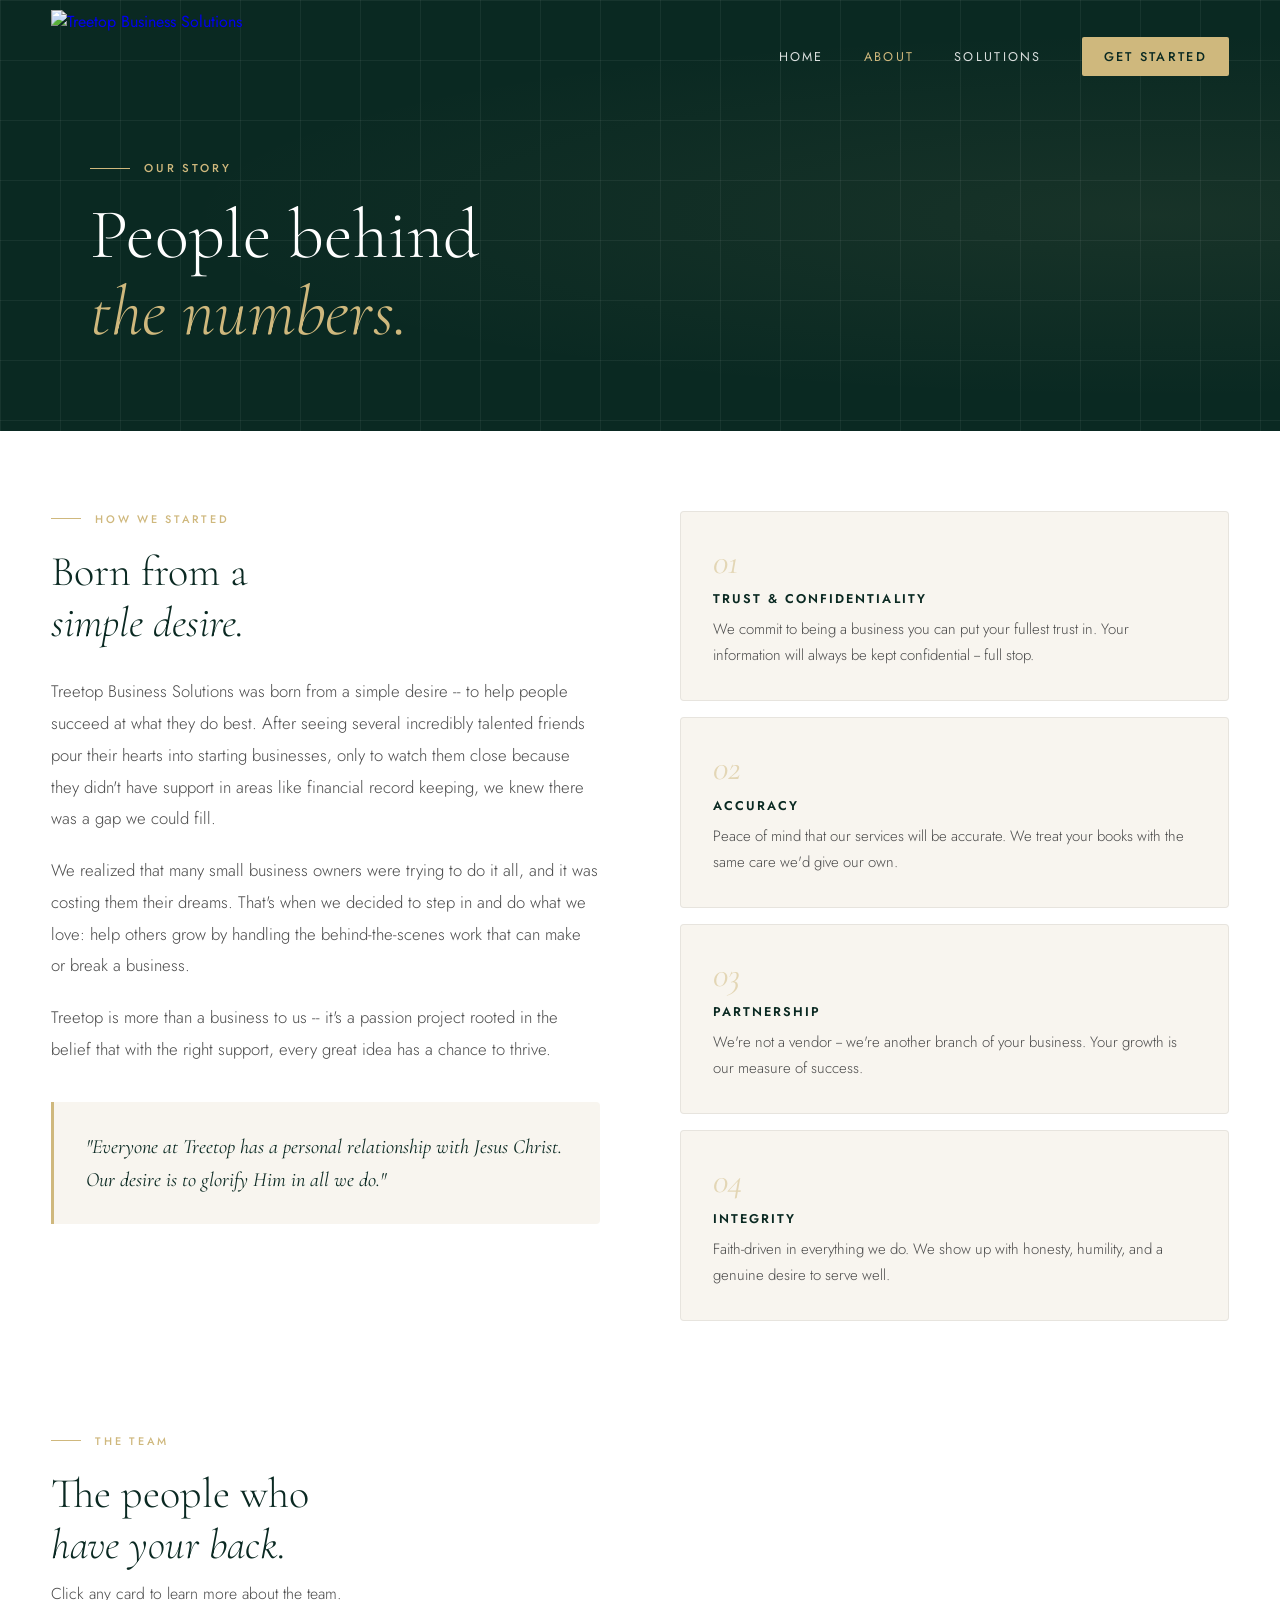
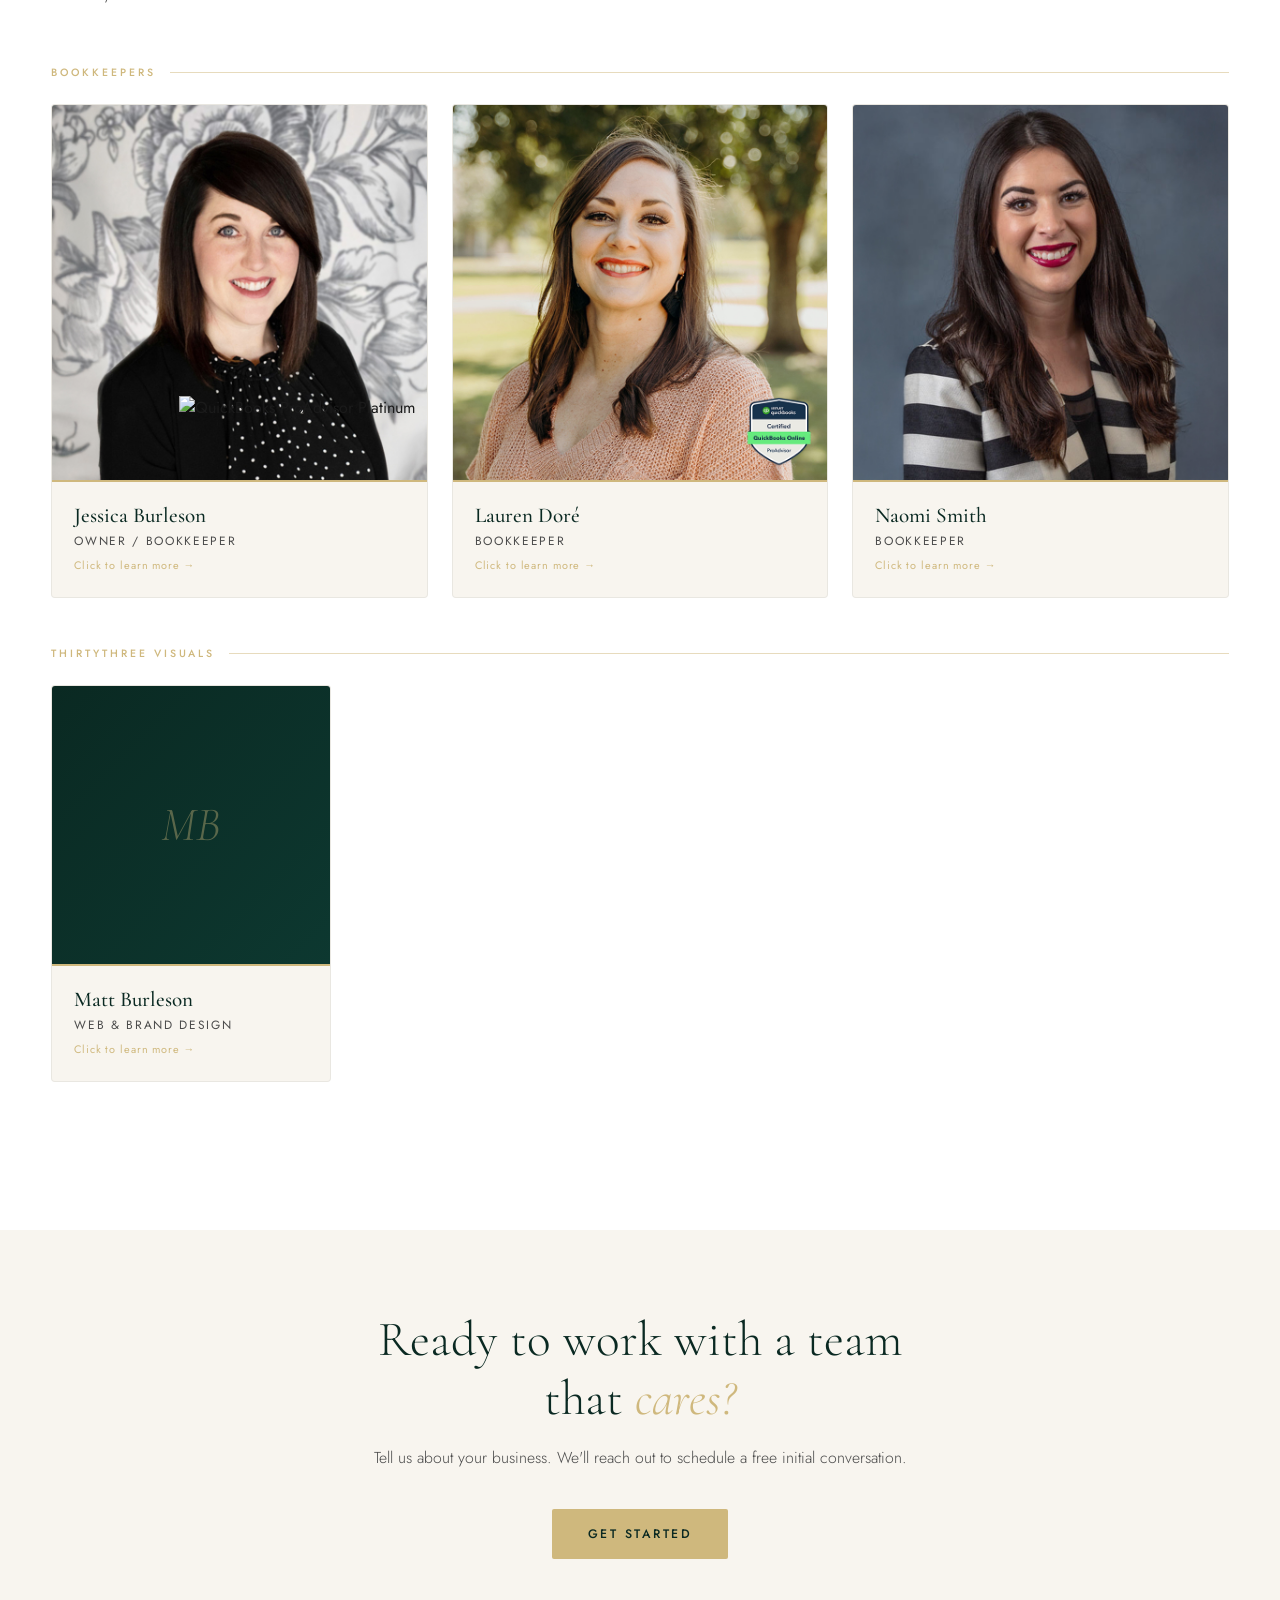
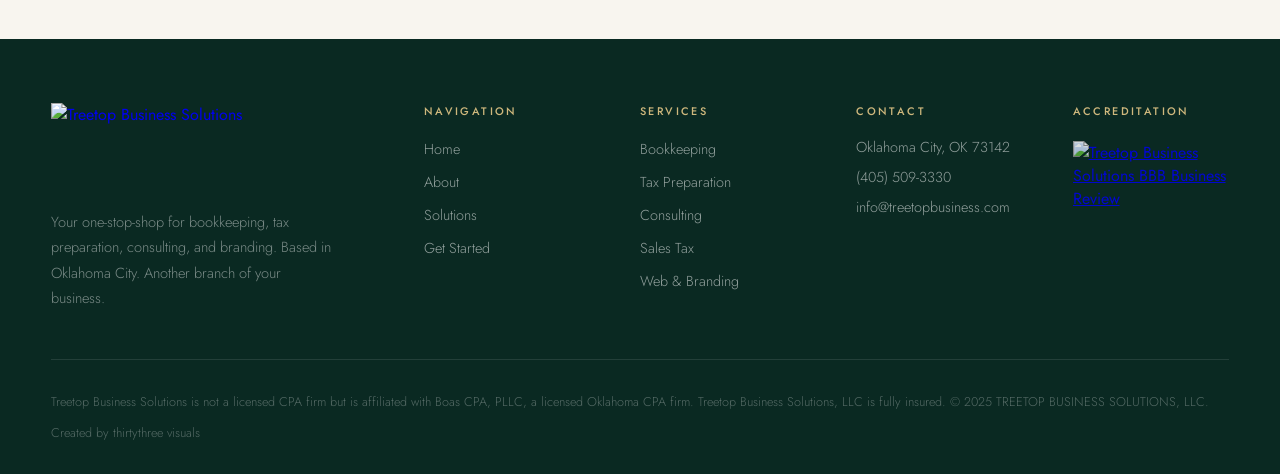
==== commit b75db44d: "Fix punctuation and formatting in about.html" ====
--- a/about.html
+++ b/about.html
@@ -4,13 +4,13 @@
   <meta charset="UTF-8" />
   <meta name="viewport" content="width=device-width, initial-scale=1.0" />
   <title>About | Treetop Business Solutions</title>
-  <meta name="description" content="Meet the Treetop team — faith-driven bookkeeping and business professionals based in Oklahoma City." />
+  <meta name="description" content="Meet the Treetop team -- faith-driven bookkeeping and business professionals based in Oklahoma City." />
   <link rel="preconnect" href="https://fonts.googleapis.com" />
   <link rel="preconnect" href="https://fonts.gstatic.com" crossorigin />
   <link href="https://fonts.googleapis.com/css2?family=Cormorant+Garamond:ital,wght@0,300;0,400;0,500;0,600;1,300;1,400&family=Jost:wght@300;400;500;600&display=swap" rel="stylesheet" />
   <link rel="stylesheet" href="styles.css" />
   <style>
-    /* ── ABOUT PAGE SPECIFIC ── */
+    /* -- ABOUT PAGE SPECIFIC -- */
 
     .section-story { background: var(--white); padding: 80px 4% 48px; }
     .story-inner {
@@ -60,12 +60,18 @@
     .team-card:hover .team-photo img { filter: grayscale(0%); transform: scale(1.03); }
     .team-photo-placeholder { width: 100%; height: 100%; display: flex; align-items: center; justify-content: center; background: linear-gradient(135deg, var(--green) 0%, var(--green-mid) 100%); }
     .team-photo-placeholder span { font-family: var(--serif); font-size: 3rem; font-weight: 300; color: rgba(207,184,125,0.4); font-style: italic; }
-    .team-info { padding: 20px 22px 24px; border-top: 2px solid var(--gold); display: flex; flex-direction: column; }
+    .team-info { padding: 20px 22px 24px; border-top: 2px solid var(--gold); }
     .team-name { font-family: var(--serif); font-size: 1.32rem; font-weight: 500; color: var(--green); margin-bottom: 4px; }
     .team-role { font-size: 0.748rem; letter-spacing: 0.14em; text-transform: uppercase; color: var(--text-mid); font-weight: 400; }
     .team-card-hint { font-size: 0.68rem; color: var(--gold); margin-top: 8px; letter-spacing: 0.08em; }
-    .team-card-badges { display: flex; gap: 8px; margin-top: auto; padding-top: 12px; flex-wrap: wrap; align-items: flex-end; justify-content: flex-end; }
-    .team-card-badges img { height: 56px; width: auto; }
+    .photo-badge {
+      position: absolute;
+      bottom: 12px;
+      right: 12px;
+      z-index: 2;
+    }
+    .photo-badge img { height: 72px; width: auto; display: block; }
+    .team-card-badges { display: none; }
 
     /* Badges on card */
 
@@ -78,7 +84,7 @@
     .cta-headline em { font-style: italic; color: var(--gold); }
     .cta-body { font-size: 0.99rem; line-height: 1.8; color: var(--text-mid); font-weight: 300; margin-bottom: 36px; }
 
-    /* ── MODAL ── */
+    /* -- MODAL -- */
     .modal-overlay {
       display: none;
       position: fixed;
@@ -214,9 +220,9 @@
           <span>How We Started</span>
         </div>
         <h2>Born from a<br><em>simple desire.</em></h2>
-        <p>Treetop Business Solutions was born from a simple desire — to help people succeed at what they do best. After seeing several incredibly talented friends pour their hearts into starting businesses, only to watch them close because they didn't have support in areas like financial record keeping, we knew there was a gap we could fill.</p>
+        <p>Treetop Business Solutions was born from a simple desire -- to help people succeed at what they do best. After seeing several incredibly talented friends pour their hearts into starting businesses, only to watch them close because they didn't have support in areas like financial record keeping, we knew there was a gap we could fill.</p>
         <p>We realized that many small business owners were trying to do it all, and it was costing them their dreams. That's when we decided to step in and do what we love: help others grow by handling the behind-the-scenes work that can make or break a business.</p>
-        <p>Treetop is more than a business to us — it's a passion project rooted in the belief that with the right support, every great idea has a chance to thrive.</p>
+        <p>Treetop is more than a business to us -- it's a passion project rooted in the belief that with the right support, every great idea has a chance to thrive.</p>
         <div class="faith-callout">
           <p>"Everyone at Treetop has a personal relationship with Jesus Christ. Our desire is to glorify Him in all we do."</p>
         </div>
@@ -225,7 +231,7 @@
         <div class="commitment-block">
           <div class="commitment-num">01</div>
           <div class="commitment-title">Trust &amp; Confidentiality</div>
-          <p class="commitment-body">We commit to being a business you can put your fullest trust in. Your information will always be kept confidential — full stop.</p>
+          <p class="commitment-body">We commit to being a business you can put your fullest trust in. Your information will always be kept confidential -- full stop.</p>
         </div>
         <div class="commitment-block">
           <div class="commitment-num">02</div>
@@ -235,7 +241,7 @@
         <div class="commitment-block">
           <div class="commitment-num">03</div>
           <div class="commitment-title">Partnership</div>
-          <p class="commitment-body">We're not a vendor — we're another branch of your business. Your growth is our measure of success.</p>
+          <p class="commitment-body">We're not a vendor -- we're another branch of your business. Your growth is our measure of success.</p>
         </div>
         <div class="commitment-block">
           <div class="commitment-num">04</div>
@@ -263,11 +269,11 @@
         <div class="team-card reveal reveal-delay-1" onclick="openModal('jessica')">
           <div class="team-photo">
             <img src="images/Jess - New.jpg" alt="Jessica Burleson" onerror="this.parentElement.innerHTML='<div class=\'team-photo-placeholder\'><span>JB</span></div>'" />
+            <div class="photo-badge"><img src="images/Pro-Advisor-Platinum.png" alt="QuickBooks ProAdvisor Platinum" /></div>
           </div>
           <div class="team-info">
             <div class="team-name">Jessica Burleson</div>
             <div class="team-role">Owner / Bookkeeper</div>
-            <div class="team-card-badges"><img src="images/Pro-Advisor-Platinum.png" alt="QuickBooks ProAdvisor Platinum" title="QuickBooks ProAdvisor Platinum" /></div>
             <div class="team-card-hint">Click to learn more →</div>
           </div>
         </div>
@@ -275,11 +281,11 @@
         <div class="team-card reveal reveal-delay-2" onclick="openModal('lauren')">
           <div class="team-photo">
             <img src="images/Lauren - New.jpg" alt="Lauren Doré" onerror="this.parentElement.innerHTML='<div class=\'team-photo-placeholder\'><span>LD</span></div>'" />
+            <div class="photo-badge"><img src="images/Pro-Advisor.png" alt="QuickBooks ProAdvisor" /></div>
           </div>
           <div class="team-info">
             <div class="team-name">Lauren Doré</div>
             <div class="team-role">Bookkeeper</div>
-            <div class="team-card-badges"><img src="images/Pro-Advisor.png" alt="QuickBooks ProAdvisor" title="QuickBooks ProAdvisor" /></div>
             <div class="team-card-hint">Click to learn more →</div>
           </div>
         </div>
@@ -365,7 +371,7 @@
       </div>
     </div>
     <div class="footer-bottom">
-      <p>Treetop Business Solutions is not a licensed CPA firm but is affiliated with Boas CPA, PLLC, a licensed Oklahoma CPA firm. Treetop Business Solutions, LLC is fully insured. © 2025 TREETOP BUSINESS SOLUTIONS, LLC.</p>
+      <p>Treetop Business Solutions is not a licensed CPA firm but is affiliated with Boas CPA, PLLC, a licensed Oklahoma CPA firm. Treetop Business Solutions, LLC is fully insured. &copy; 2025 TREETOP BUSINESS SOLUTIONS, LLC.</p>
       <p>Created by <a href="https://thirtythreevisuals.com" target="_blank">thirtythree visuals</a></p>
     </div>
   </footer>
@@ -517,5 +523,11 @@
     }, { threshold: 0.1 });
     reveals.forEach(el => observer.observe(el));
   </script>
+  <!-- Back to top -->
+  <button class="back-to-top" id="back-to-top" onclick="window.scrollTo({top:0,behavior:'smooth'})" aria-label="Back to top">
+    <svg viewBox="0 0 24 24" fill="none" stroke="currentColor" stroke-width="2.5" stroke-linecap="round" stroke-linejoin="round">
+      <polyline points="18 15 12 9 6 15"/>
+    </svg>
+  </button>
 </body>
 </html>
--- a/styles.css
+++ b/styles.css
@@ -1,9 +1,9 @@
 /* ============================================================
-   TREETOP BUSINESS SOLUTIONS — Shared Stylesheet
+   TREETOP BUSINESS SOLUTIONS -- Shared Stylesheet
    styles.css
    ============================================================ */
 
-/* ── TOKENS ── */
+/* -- TOKENS -- */
 :root {
   --green:     #0A2922;
   --green-mid: #0d3830;
@@ -17,7 +17,7 @@
   --sans:      'Jost', sans-serif;
 }
 
-/* ── RESET ── */
+/* -- RESET -- */
 *, *::before, *::after { box-sizing: border-box; margin: 0; padding: 0; }
 html { scroll-behavior: smooth; }
 body {
@@ -27,7 +27,7 @@
   overflow-x: hidden;
 }
 
-/* ── NAV ── */
+/* -- NAV -- */
 nav {
   position: fixed;
   top: 0; left: 0; right: 0;
@@ -92,7 +92,7 @@
   transform: translateY(-1px);
 }
 
-/* ── HAMBURGER / MOBILE MENU ── */
+/* -- HAMBURGER / MOBILE MENU -- */
 .nav-hamburger {
   display: none;
   flex-direction: column;
@@ -133,7 +133,7 @@
   text-align: center;
 }
 
-/* ── PAGE HEADER (inner pages) ── */
+/* -- PAGE HEADER (inner pages) -- */
 .page-header {
   background: var(--green);
   padding: 160px 4% 80px;
@@ -189,7 +189,7 @@
 }
 .page-title em { font-style: italic; color: var(--gold); }
 
-/* ── SHARED SECTION LABELS ── */
+/* -- SHARED SECTION LABELS -- */
 .section-label {
   display: flex;
   align-items: center;
@@ -214,7 +214,7 @@
 }
 .section-headline em { font-style: italic; }
 
-/* ── BUTTONS ── */
+/* -- BUTTONS -- */
 .btn-primary {
   display: inline-block;
   font-size: 0.77rem;
@@ -265,7 +265,7 @@
 .btn-ghost:hover { color: var(--gold); }
 .btn-ghost:hover::after { transform: translateX(4px); }
 
-/* ── FOOTER ── */
+/* -- FOOTER -- */
 footer {
   background: var(--green);
   padding: 64px 4% 32px;
@@ -350,7 +350,7 @@
 .footer-bottom a { color: rgba(255,255,255,0.3); text-decoration: none; }
 .footer-bottom a:hover { color: var(--gold); }
 
-/* ── ANIMATIONS ── */
+/* -- ANIMATIONS -- */
 @keyframes fadeUp {
   from { opacity: 0; transform: translateY(24px); }
   to   { opacity: 1; transform: translateY(0); }
@@ -364,7 +364,7 @@
   50%       { opacity: 1;   transform: scaleY(1.15); }
 }
 
-/* ── SCROLL REVEAL ── */
+/* -- SCROLL REVEAL -- */
 .reveal {
   opacity: 0;
   transform: translateY(30px);
@@ -376,7 +376,14 @@
 .reveal-delay-3 { transition-delay: 0.3s; }
 .reveal-delay-4 { transition-delay: 0.4s; }
 
-/* ── RESPONSIVE ── */
+/* -- RESPONSIVE -- */
+@media (max-width: 768px) {
+  nav { padding: 0 5%; }
+  .page-header { padding: 140px 5% 60px; }
+  footer { padding: 48px 5% 24px; }
+  .mobile-menu { padding: 24px 5% 32px; }
+}
+
 @media (max-width: 900px) {
   .nav-links { display: none; }
   .nav-hamburger { display: flex; }
@@ -388,3 +395,73 @@
 @media (max-width: 600px) {
   .footer-top { grid-template-columns: 1fr; }
 }
+
+/* -- BACK TO TOP -- */
+.back-to-top {
+  position: fixed;
+  bottom: 32px;
+  right: 32px;
+  z-index: 90;
+  width: 44px;
+  height: 44px;
+  border-radius: 50%;
+  background: var(--green);
+  border: 1.5px solid rgba(207,184,125,0.35);
+  color: var(--gold);
+  display: flex;
+  align-items: center;
+  justify-content: center;
+  cursor: pointer;
+  opacity: 0;
+  transform: translateY(12px);
+  transition: opacity 0.3s, transform 0.3s, background 0.2s;
+  pointer-events: none;
+}
+.back-to-top.visible {
+  opacity: 1;
+  transform: translateY(0);
+  pointer-events: all;
+}
+.back-to-top:hover {
+  background: var(--gold);
+  color: var(--green);
+}
+.back-to-top svg {
+  width: 18px;
+  height: 18px;
+}
+
+/* -- FLOATING SIDE BUTTON -- */
+.float-side-btn {
+  position: fixed;
+  right: -108px;
+  top: 50%;
+  transform: translateY(-50%);
+  z-index: 90;
+  background: var(--gold);
+  color: var(--green);
+  font-family: var(--sans);
+  font-size: 0.65rem;
+  font-weight: 600;
+  letter-spacing: 0.18em;
+  text-transform: uppercase;
+  text-decoration: none;
+  padding: 14px 20px;
+  border-radius: 4px 0 0 4px;
+  writing-mode: vertical-rl;
+  text-orientation: mixed;
+  transform: translateY(-50%) rotate(180deg);
+  transition: right 0.3s ease, background 0.2s;
+  box-shadow: -3px 0 16px rgba(0,0,0,0.15);
+}
+.float-side-btn.visible {
+  right: 0;
+}
+.float-side-btn:hover {
+  background: var(--gold-light);
+}
+
+@media (max-width: 600px) {
+  .back-to-top { bottom: 20px; right: 20px; width: 38px; height: 38px; }
+  .float-side-btn { display: none; }
+}
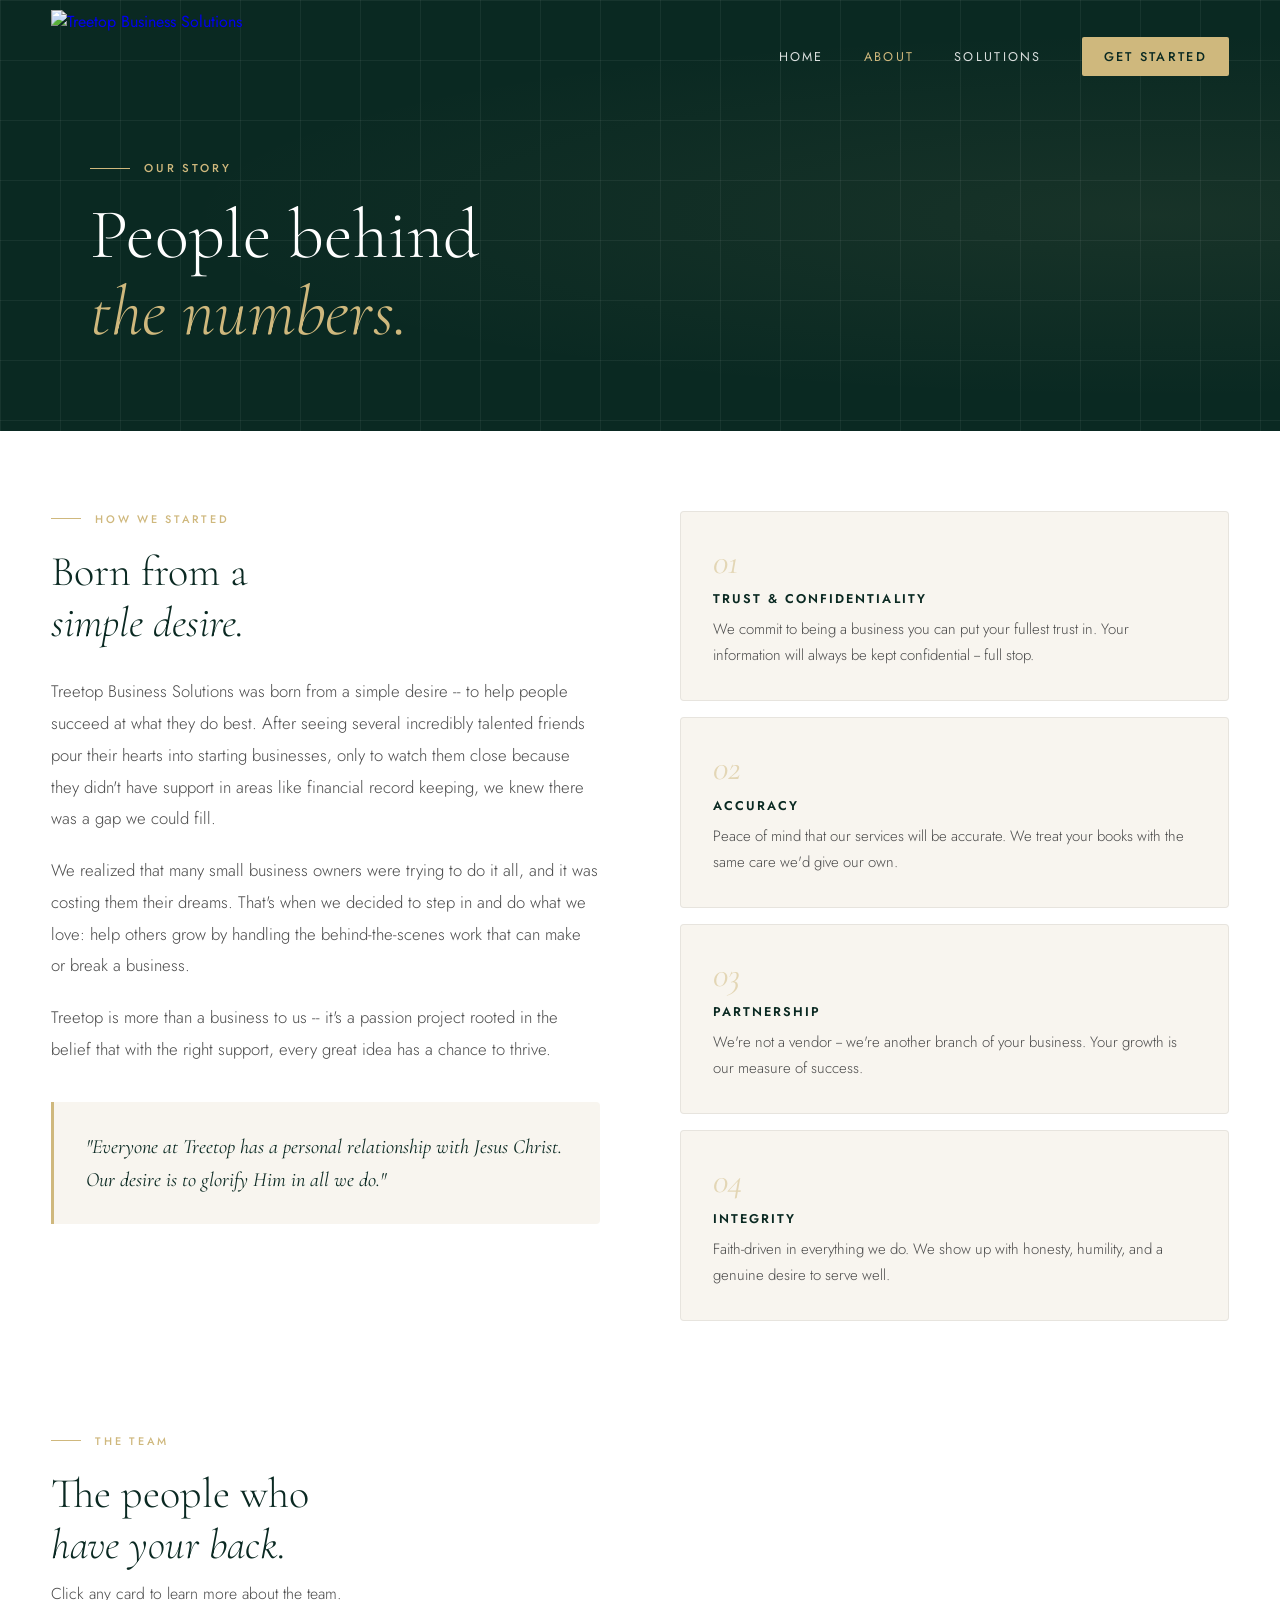
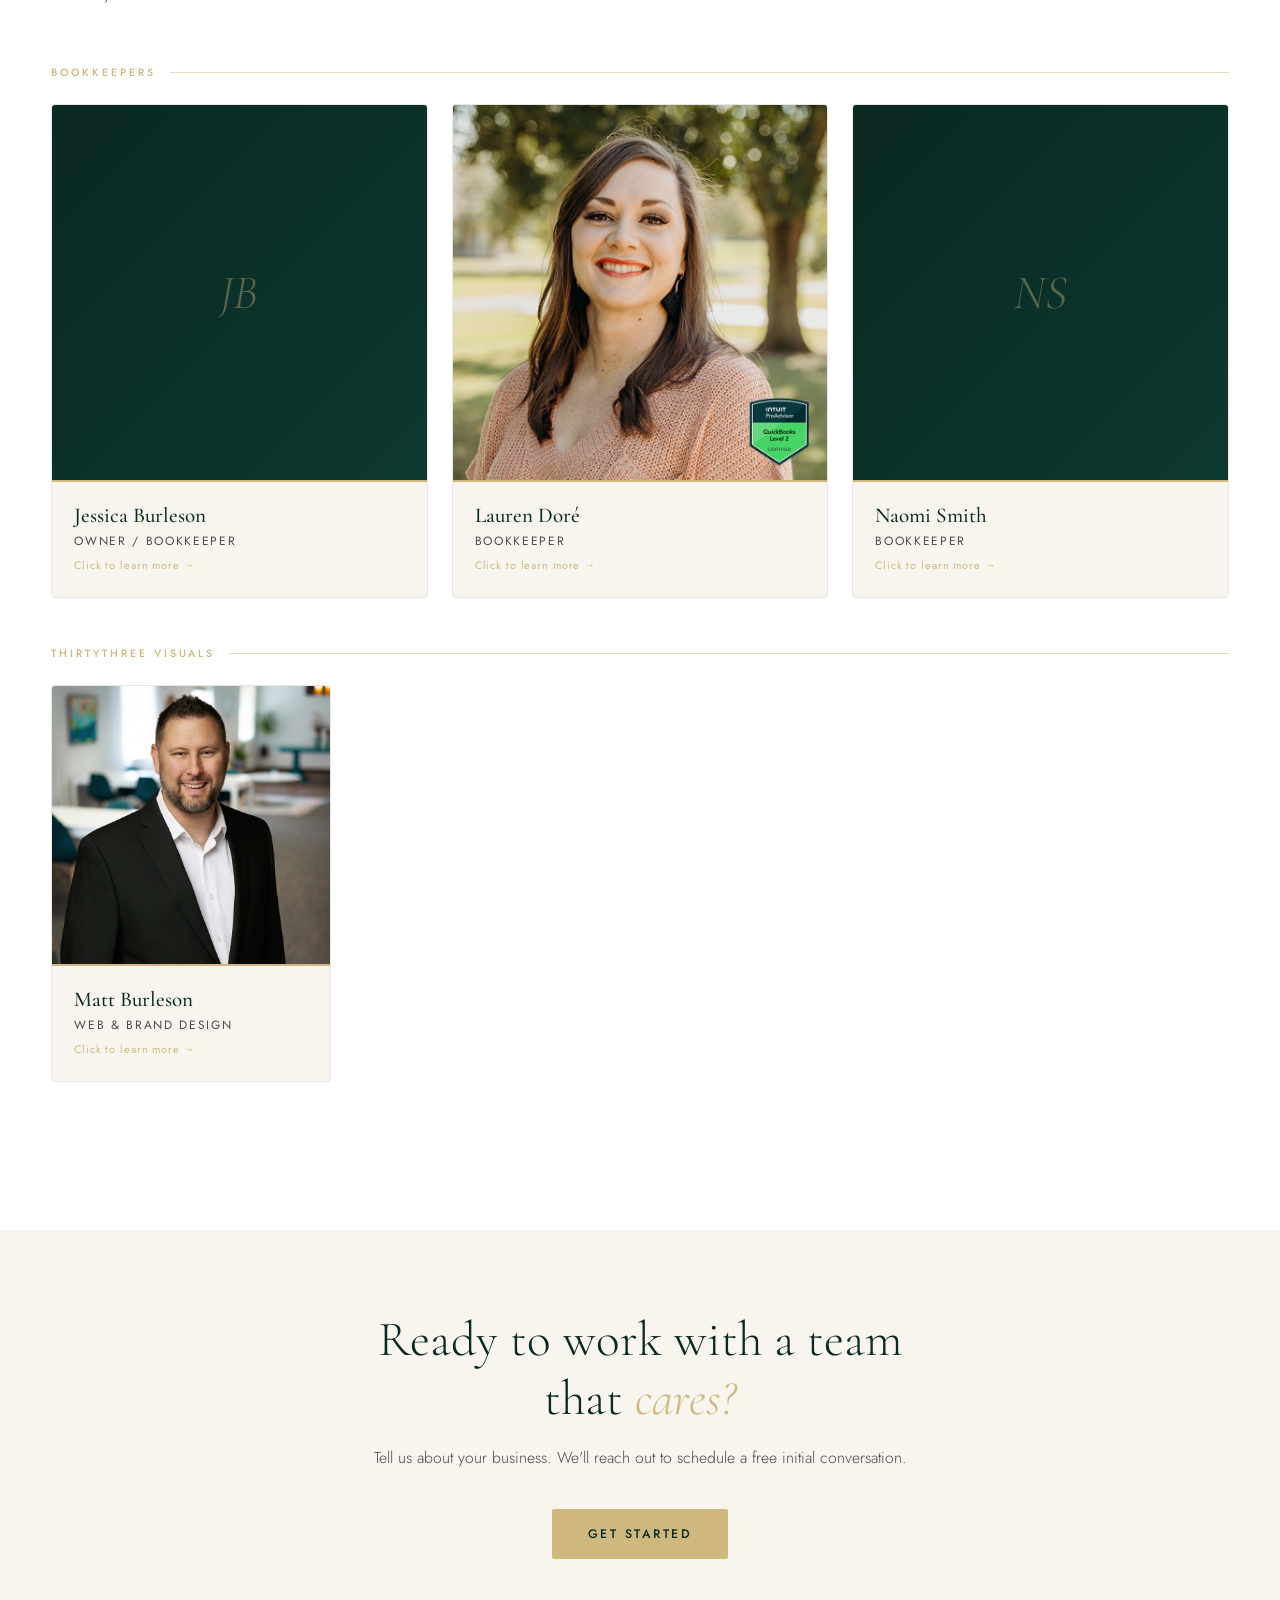
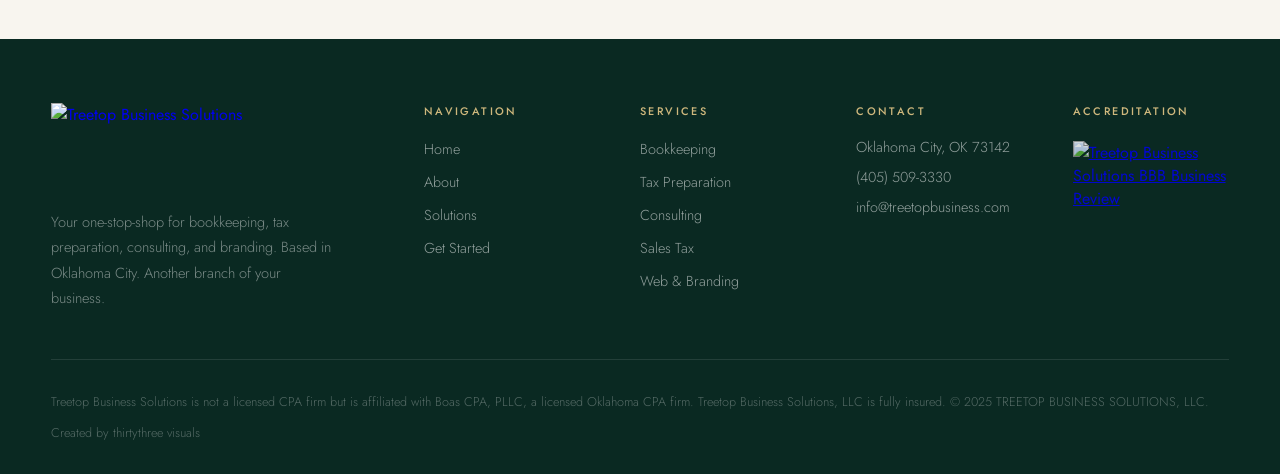
==== commit 9b47ed16: "Update about.html" ====
--- a/about.html
+++ b/about.html
@@ -3,8 +3,8 @@
 <head>
   <meta charset="UTF-8" />
   <meta name="viewport" content="width=device-width, initial-scale=1.0" />
-  <title>About | Treetop Business Solutions</title>
-  <meta name="description" content="Meet the Treetop team -- faith-driven bookkeeping and business professionals based in Oklahoma City." />
+  <title>About Us | Treetop Business Solutions | Oklahoma City</title>
+  <meta name="description" content="Meet the faith-driven team behind Treetop Business Solutions. Dedicated bookkeepers and creatives helping small businesses in Oklahoma City thrive." />
   <link rel="preconnect" href="https://fonts.googleapis.com" />
   <link rel="preconnect" href="https://fonts.gstatic.com" crossorigin />
   <link href="https://fonts.googleapis.com/css2?family=Cormorant+Garamond:ital,wght@0,300;0,400;0,500;0,600;1,300;1,400&family=Jost:wght@300;400;500;600&display=swap" rel="stylesheet" />
@@ -174,6 +174,41 @@
       .modal-facts-grid { grid-template-columns: repeat(2, 1fr); }
     }
   </style>
+
+  <!-- Canonical -->
+  <link rel="canonical" href="https://treetopbusiness.com/about.html" />
+
+  <!-- Open Graph -->
+  <meta property="og:type" content="website" />
+  <meta property="og:url" content="https://treetopbusiness.com/about.html" />
+  <meta property="og:title" content="Meet the Treetop Team | Oklahoma City Bookkeeping" />
+  <meta property="og:description" content="Meet the faith-driven team behind Treetop Business Solutions. Dedicated bookkeepers and creatives helping small businesses in Oklahoma City thrive." />
+  <meta property="og:image" content="https://treetopbusiness.com/images/og-image.jpg" />
+  <meta property="og:site_name" content="Treetop Business Solutions" />
+
+  <!-- Twitter Card -->
+  <meta name="twitter:card" content="summary_large_image" />
+  <meta name="twitter:title" content="Meet the Treetop Team | Oklahoma City Bookkeeping" />
+  <meta name="twitter:description" content="Meet the faith-driven team behind Treetop Business Solutions. Dedicated bookkeepers and creatives helping small businesses in Oklahoma City thrive." />
+  <meta name="twitter:image" content="https://treetopbusiness.com/images/og-image.jpg" />
+
+  <!-- Extra SEO -->
+  <meta name="robots" content="index, follow" />
+  <meta name="author" content="Treetop Business Solutions" />
+  <meta name="geo.region" content="US-OK" />
+  <meta name="geo.placename" content="Oklahoma City" />
+
+  <!-- Google Analytics 4 -->
+  <script async src="https://www.googletagmanager.com/gtag/js?id=G-3E1EHCP07L"></script>
+  <script>
+    window.dataLayer = window.dataLayer || [];
+    function gtag(){dataLayer.push(arguments);}
+    gtag('js', new Date());
+    gtag('config', 'G-3E1EHCP07L', {
+      page_title: document.title,
+      page_location: window.location.href
+    });
+  </script>
 </head>
 <body>
 
@@ -307,7 +342,7 @@
       <div class="team-grid team-grid-single reveal">
         <div class="team-card reveal reveal-delay-1" onclick="openModal('matt')">
           <div class="team-photo">
-            <div class="team-photo-placeholder"><span>MB</span></div>
+            <img src="images/Matt-New.jpg" alt="Matt Burleson" onerror="this.parentElement.innerHTML='<div class=\'team-photo-placeholder\'><span>MB</span></div>'" />
           </div>
           <div class="team-info">
             <div class="team-name">Matt Burleson</div>
@@ -446,7 +481,7 @@
       matt: {
         name: 'Matt Burleson',
         role: 'Web & Brand Design',
-        photo: null,
+        photo: 'images/Matt-New.jpg',
         initials: 'MB',
         badges: [],
         badgeAlts: [],
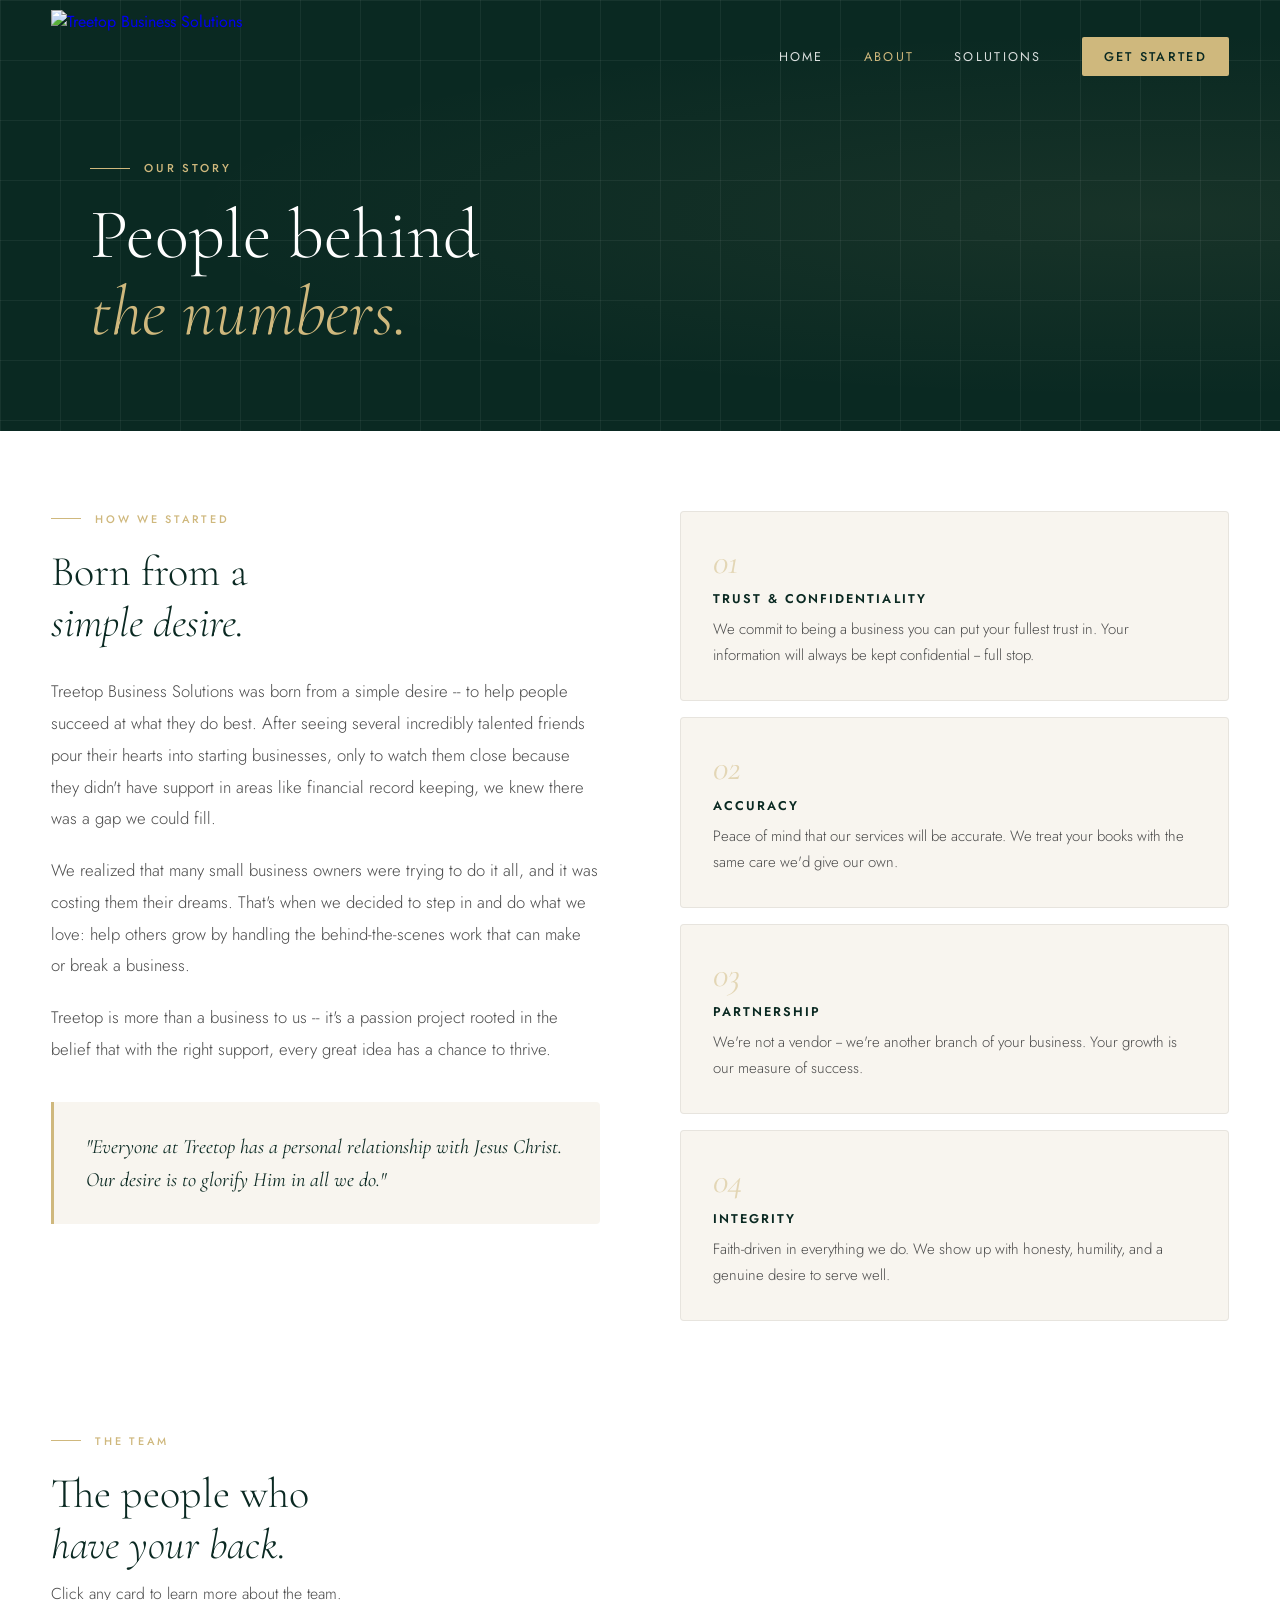
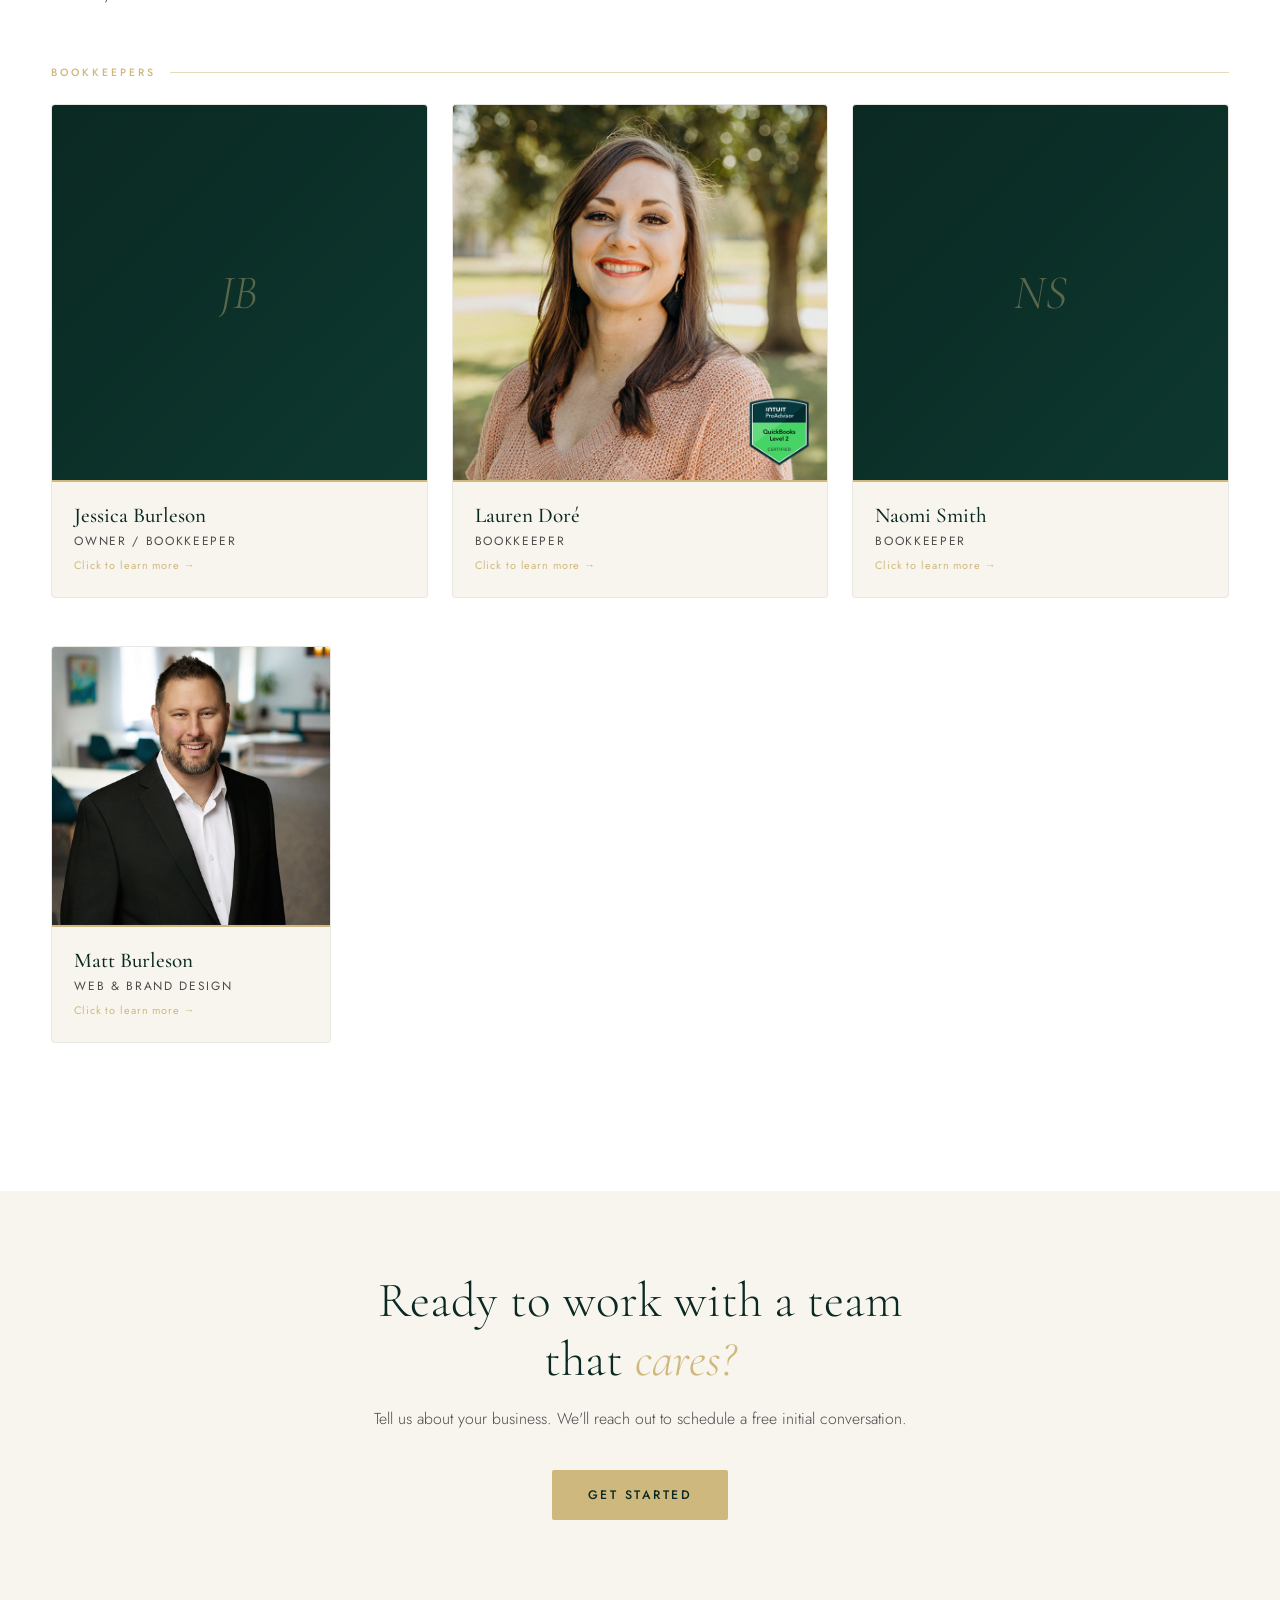
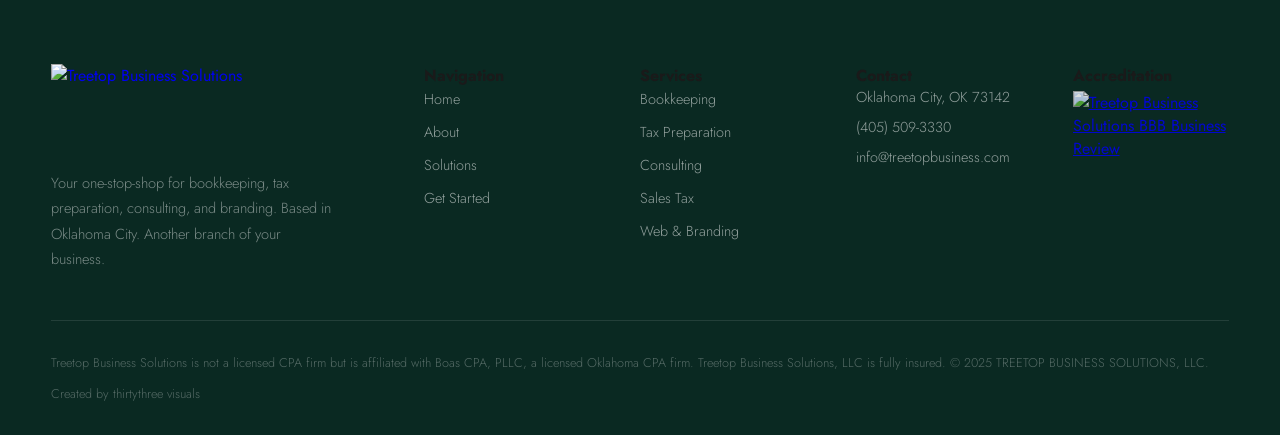
==== commit d435ce0f: "Update about.html" ====
--- a/about.html
+++ b/about.html
@@ -338,7 +338,6 @@
 
       </div>
 
-      <div class="team-group-label reveal">thirtythree visuals</div>
       <div class="team-grid team-grid-single reveal">
         <div class="team-card reveal reveal-delay-1" onclick="openModal('matt')">
           <div class="team-photo">
--- a/styles.css
+++ b/styles.css
@@ -288,7 +288,7 @@
   margin-top: 16px;
   max-width: 280px;
 }
-.footer-col h4 {
+.footer-col-label {
   font-size: 0.682rem;
   letter-spacing: 0.22em;
   text-transform: uppercase;
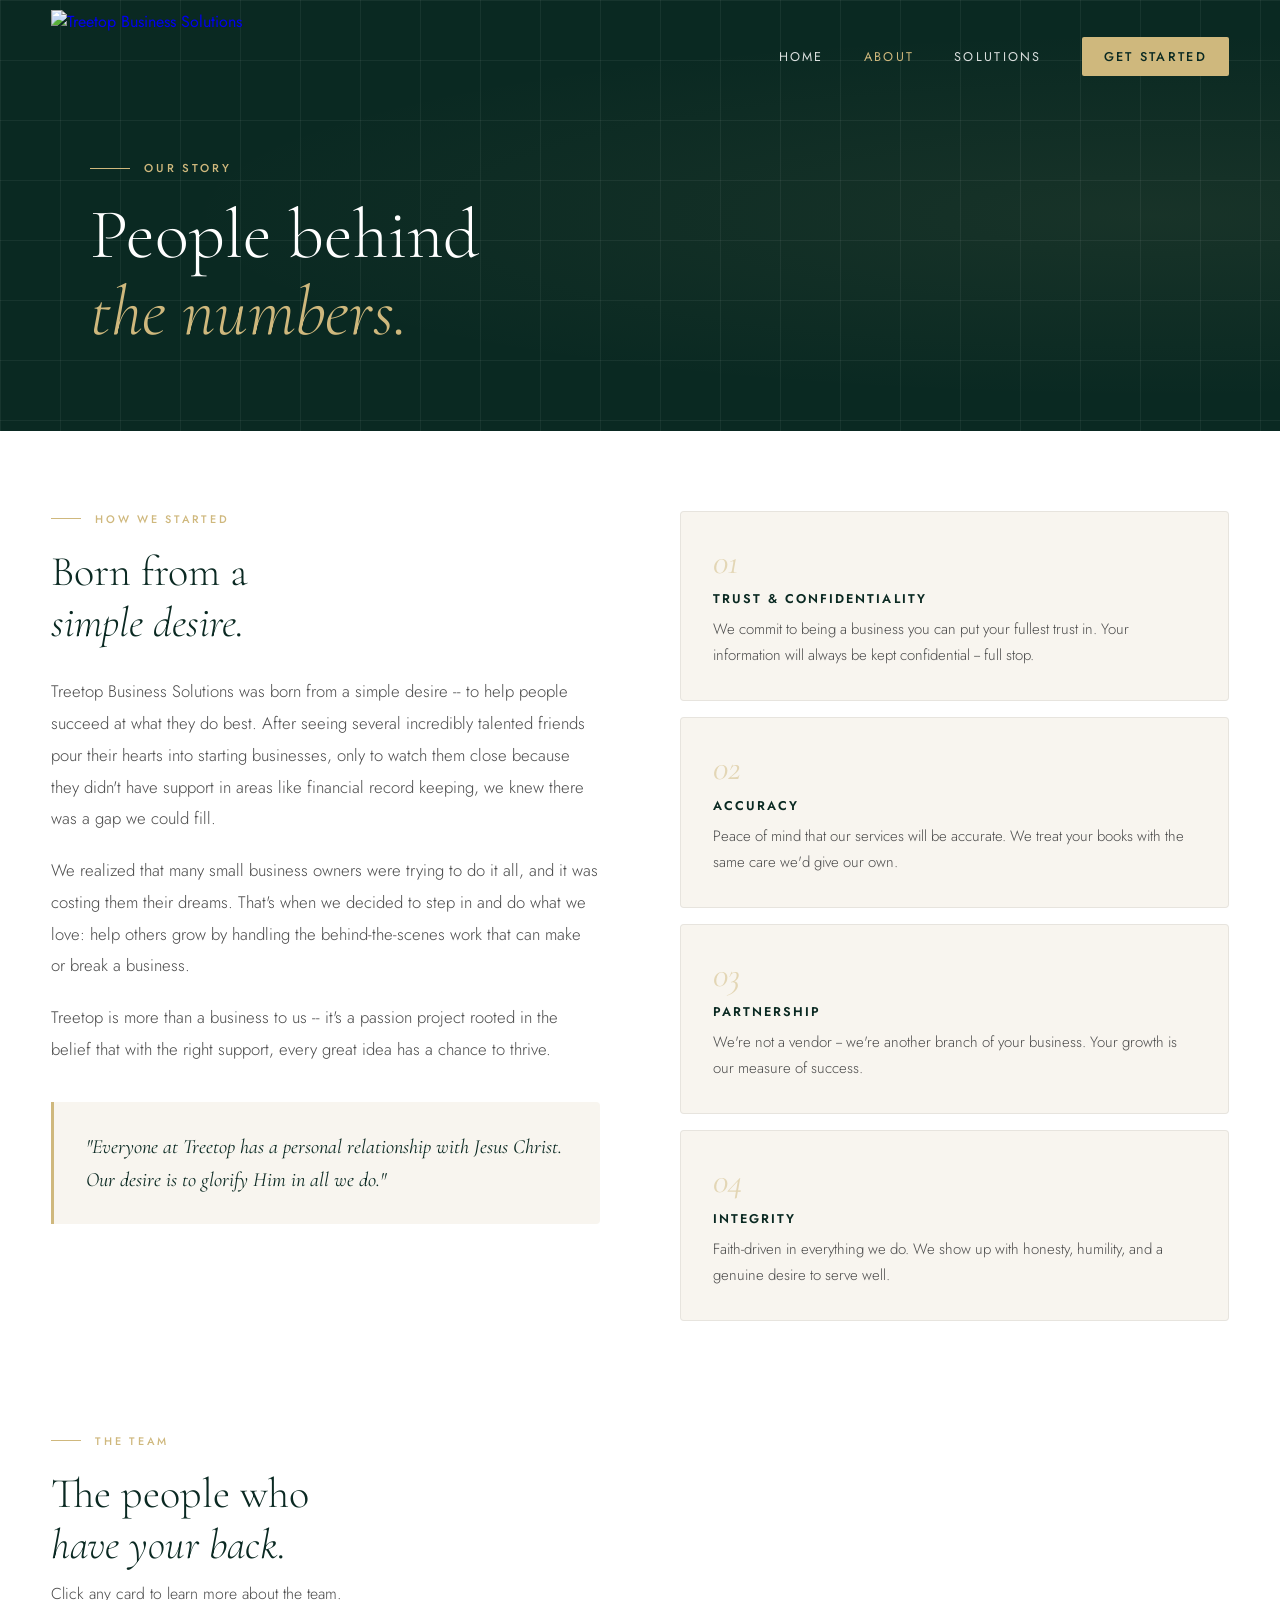
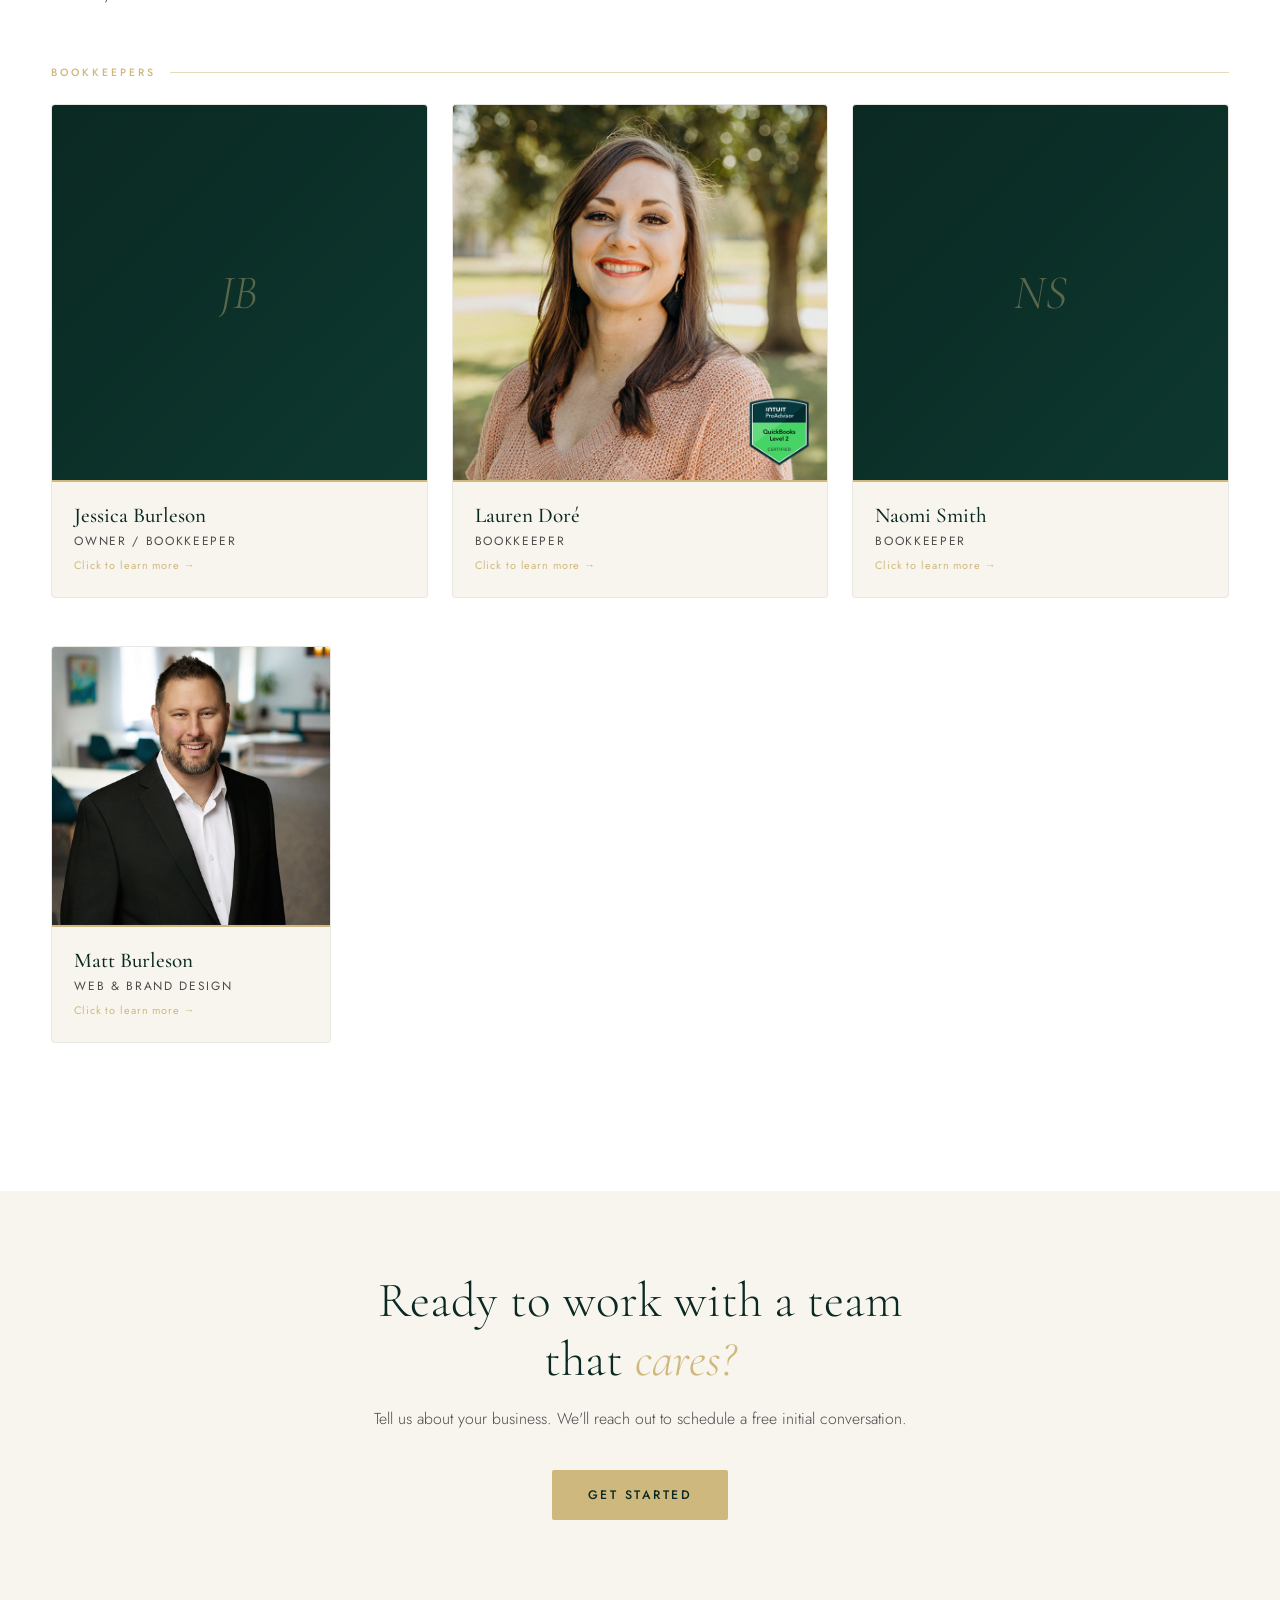
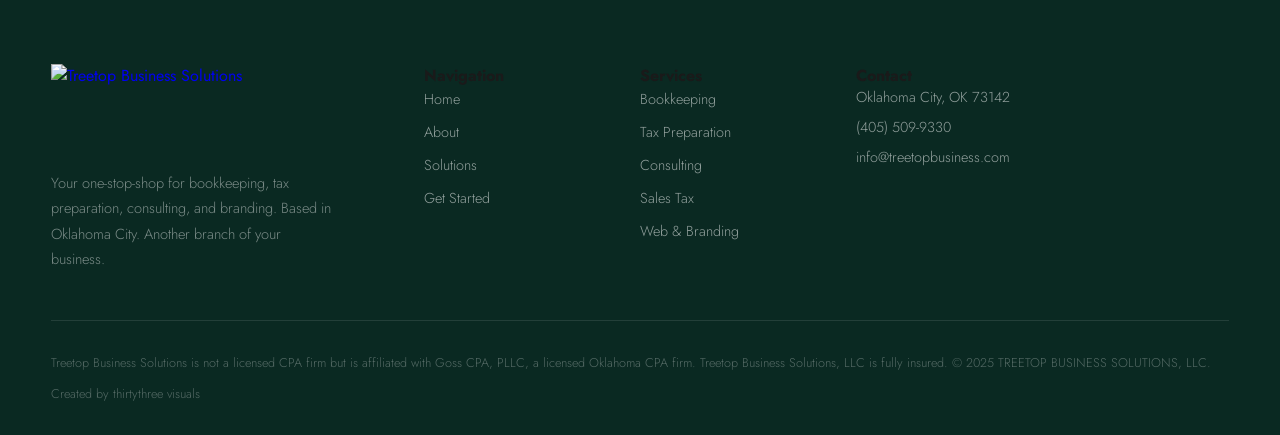
==== commit 8858ad9a: "Update contact number and affiliation in about.html" ====
--- a/about.html
+++ b/about.html
@@ -393,19 +393,13 @@
         <h4>Contact</h4>
         <address>
           <span>Oklahoma City, OK 73142</span>
-          <a href="tel:4055093330">(405) 509-3330</a>
+          <a href="tel:4055099330">(405) 509-9330</a>
           <a href="mailto:info@treetopbusiness.com">info@treetopbusiness.com</a>
         </address>
       </div>
-      <div class="footer-col">
-        <h4>Accreditation</h4>
-        <a href="https://www.bbb.org/us/ok/oklahoma-city/profile/bookkeeping-services/treetop-business-solutions-llc-0995-90110137/#sealclick" target="_blank" rel="nofollow">
-          <img src="https://seal-oklahomacity.bbb.org/seals/darkgray-seal-250-52-bbb-90110137.png" alt="Treetop Business Solutions BBB Business Review" class="footer-bbb-seal" />
-        </a>
-      </div>
     </div>
     <div class="footer-bottom">
-      <p>Treetop Business Solutions is not a licensed CPA firm but is affiliated with Boas CPA, PLLC, a licensed Oklahoma CPA firm. Treetop Business Solutions, LLC is fully insured. &copy; 2025 TREETOP BUSINESS SOLUTIONS, LLC.</p>
+      <p>Treetop Business Solutions is not a licensed CPA firm but is affiliated with Goss CPA, PLLC, a licensed Oklahoma CPA firm. Treetop Business Solutions, LLC is fully insured. &copy; 2025 TREETOP BUSINESS SOLUTIONS, LLC.</p>
       <p>Created by <a href="https://thirtythreevisuals.com" target="_blank">thirtythree visuals</a></p>
     </div>
   </footer>
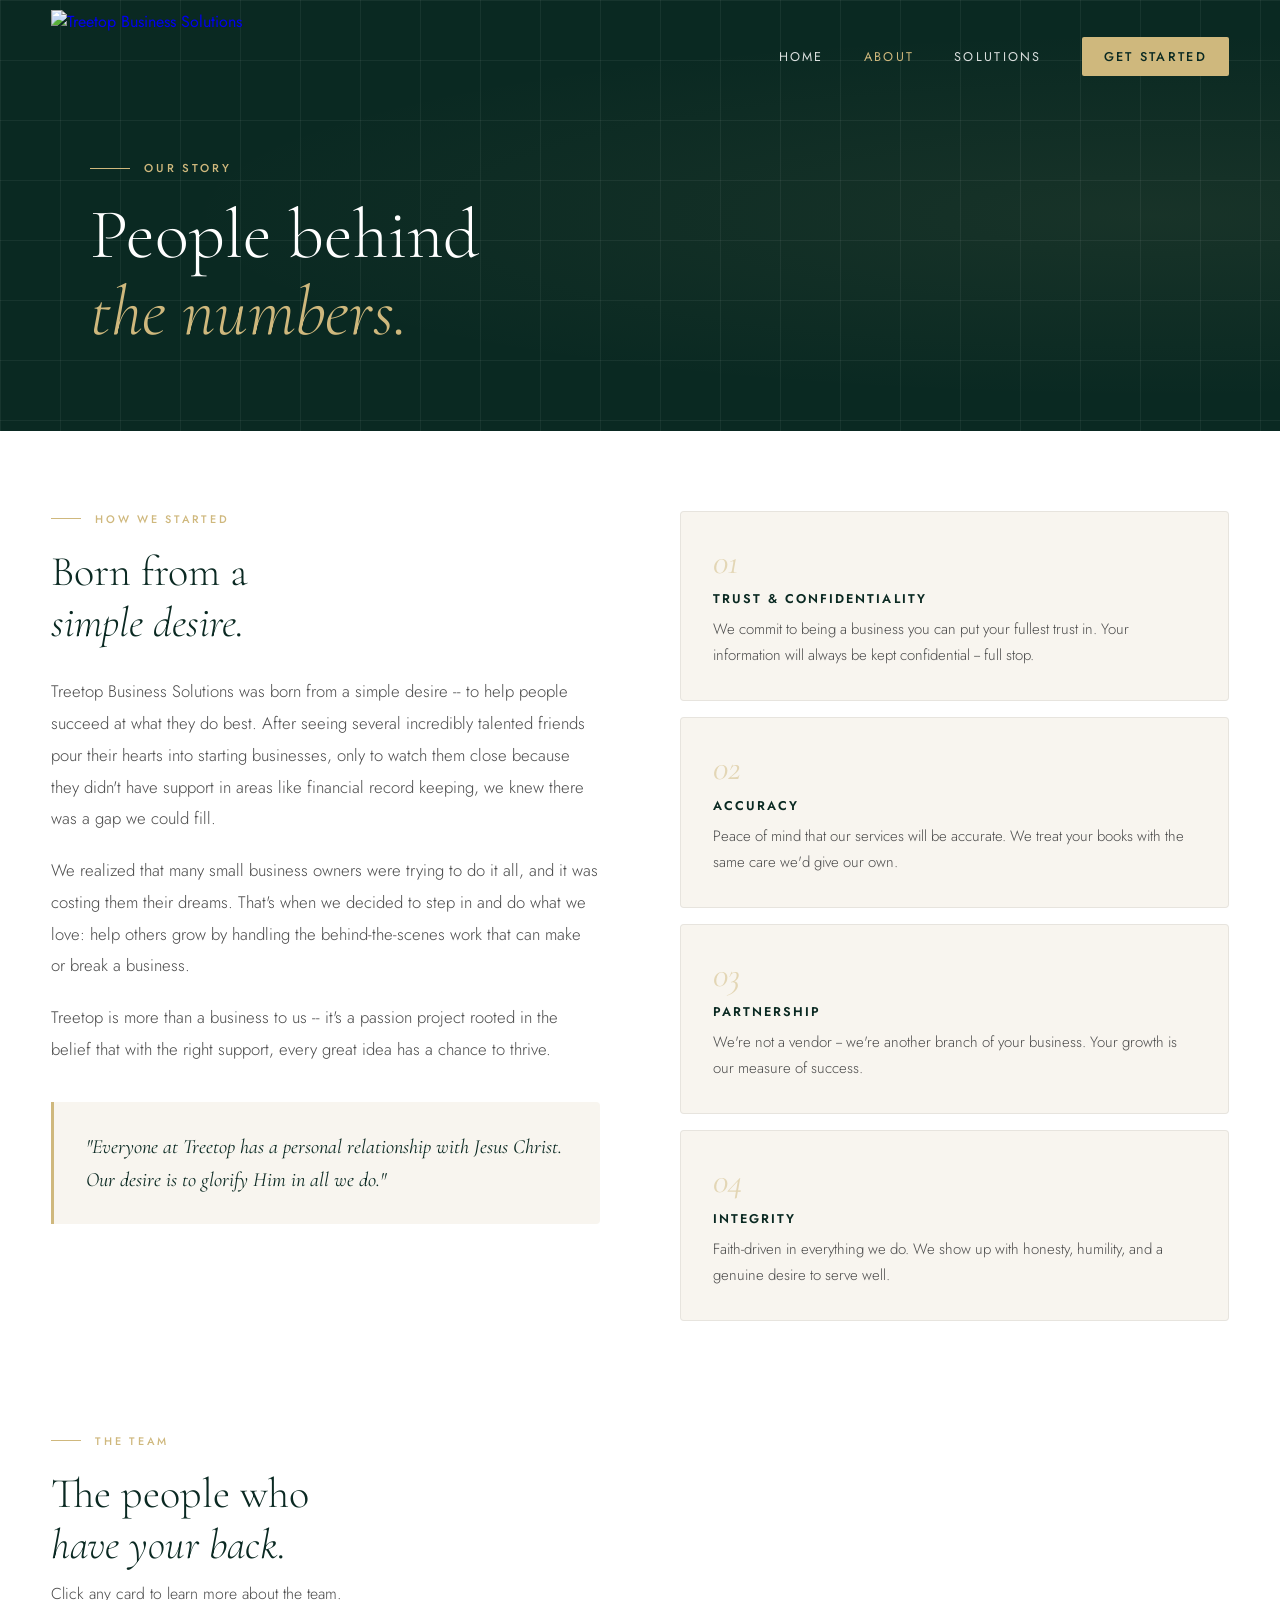
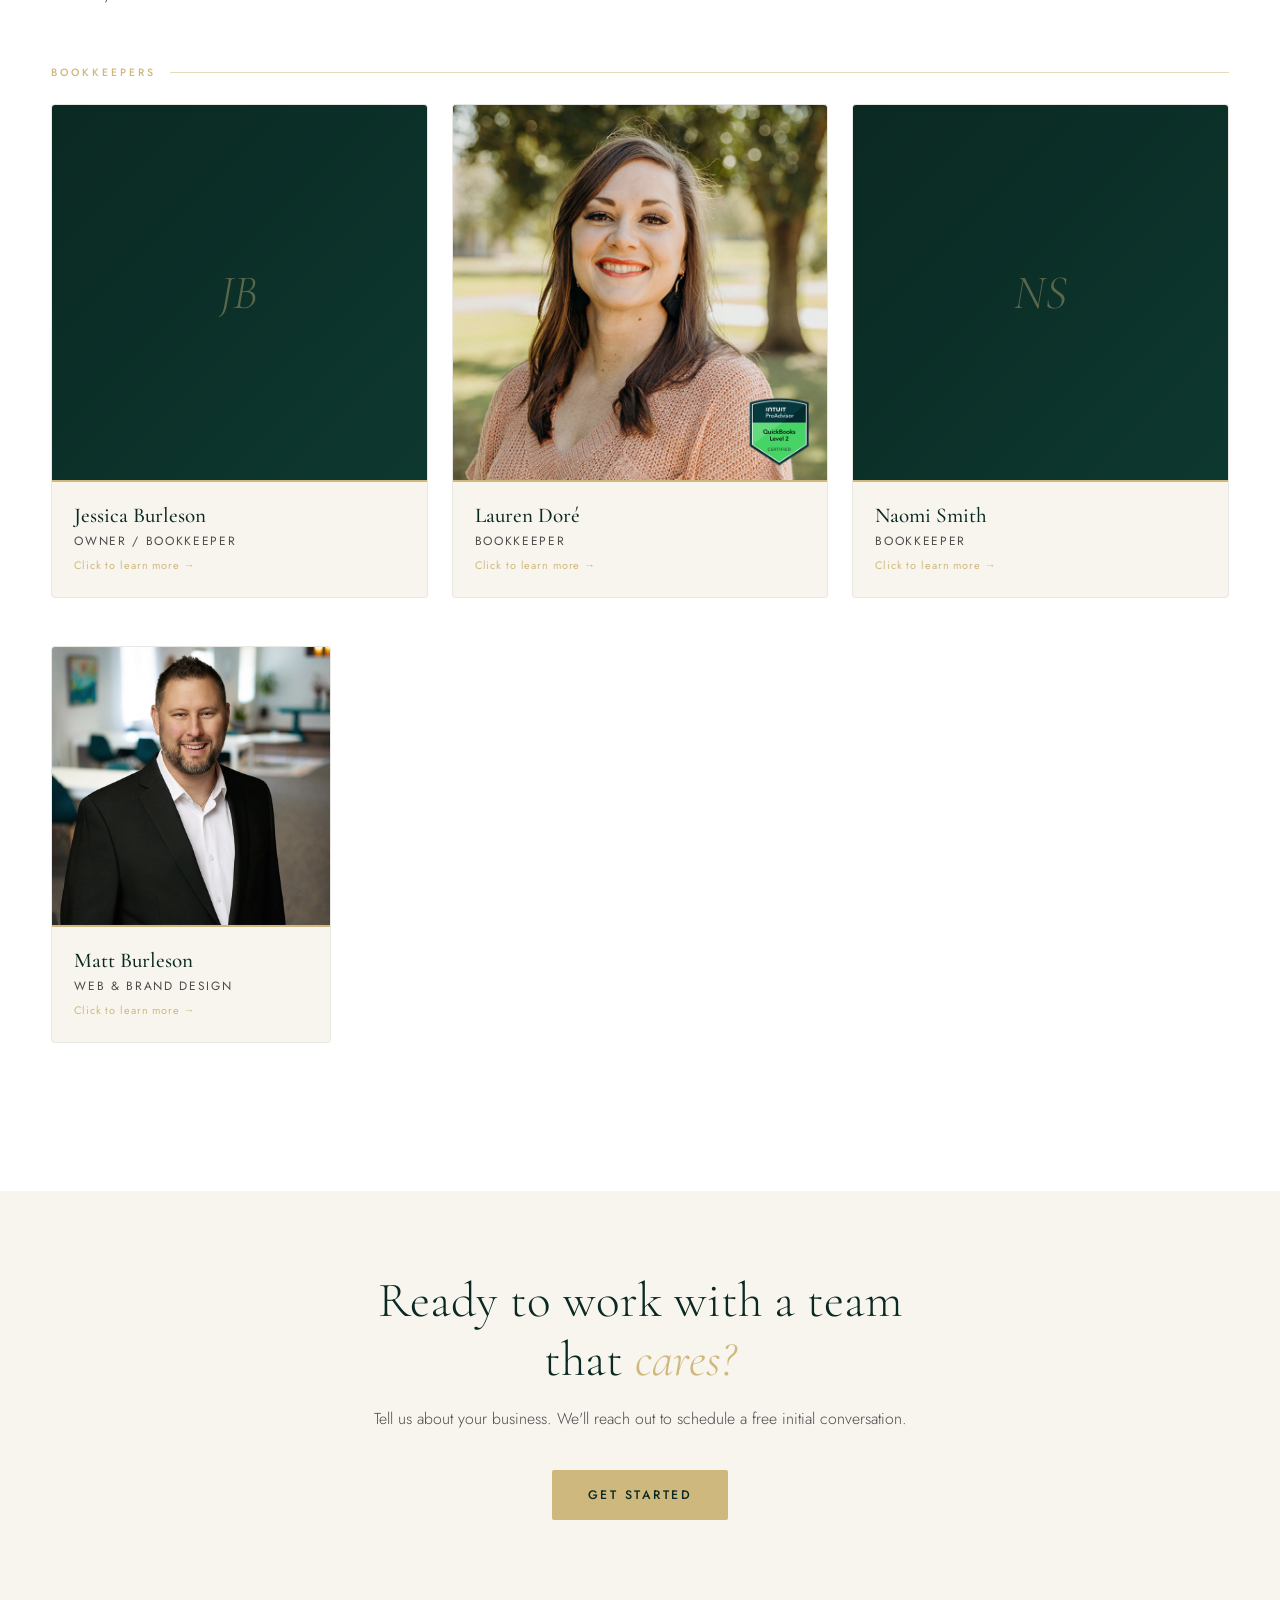
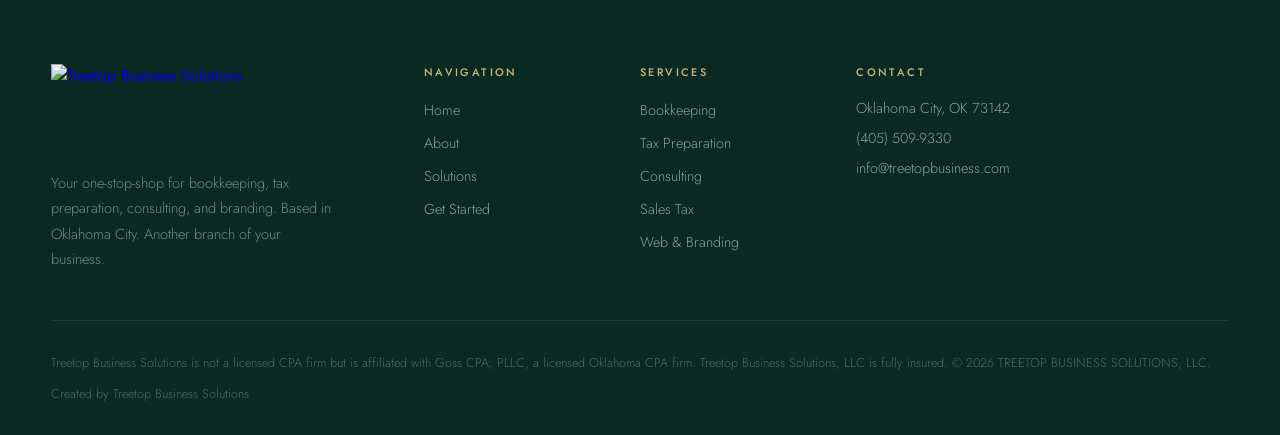
==== commit 7241218a: "Update about.html" ====
--- a/about.html
+++ b/about.html
@@ -362,47 +362,8 @@
     </div>
   </section>
 
-  <footer>
-    <div class="footer-top">
-      <div class="footer-brand">
-        <a href="index.html" class="nav-logo">
-          <img src="images/TreeTop BS Logo-horiz - bc.png" alt="Treetop Business Solutions" class="nav-logo-img" />
-        </a>
-        <p>Your one-stop-shop for bookkeeping, tax preparation, consulting, and branding. Based in Oklahoma City. Another branch of your business.</p>
-      </div>
-      <div class="footer-col">
-        <h4>Navigation</h4>
-        <ul>
-          <li><a href="index.html">Home</a></li>
-          <li><a href="about.html">About</a></li>
-          <li><a href="solutions.html">Solutions</a></li>
-          <li><a href="get-started.html">Get Started</a></li>
-        </ul>
-      </div>
-      <div class="footer-col">
-        <h4>Services</h4>
-        <ul>
-          <li><a href="solutions.html">Bookkeeping</a></li>
-          <li><a href="solutions.html">Tax Preparation</a></li>
-          <li><a href="solutions.html">Consulting</a></li>
-          <li><a href="solutions.html">Sales Tax</a></li>
-          <li><a href="solutions.html">Web &amp; Branding</a></li>
-        </ul>
-      </div>
-      <div class="footer-col">
-        <h4>Contact</h4>
-        <address>
-          <span>Oklahoma City, OK 73142</span>
-          <a href="tel:4055099330">(405) 509-9330</a>
-          <a href="mailto:info@treetopbusiness.com">info@treetopbusiness.com</a>
-        </address>
-      </div>
-    </div>
-    <div class="footer-bottom">
-      <p>Treetop Business Solutions is not a licensed CPA firm but is affiliated with Goss CPA, PLLC, a licensed Oklahoma CPA firm. Treetop Business Solutions, LLC is fully insured. &copy; 2025 TREETOP BUSINESS SOLUTIONS, LLC.</p>
-      <p>Created by <a href="https://thirtythreevisuals.com" target="_blank">thirtythree visuals</a></p>
-    </div>
-  </footer>
+  <div id="site-footer"></div>
+  <script src="footer.js"></script>
 
   <!-- MODAL -->
   <div class="modal-overlay" id="modal-overlay" onclick="closeModalOnOverlay(event)">
